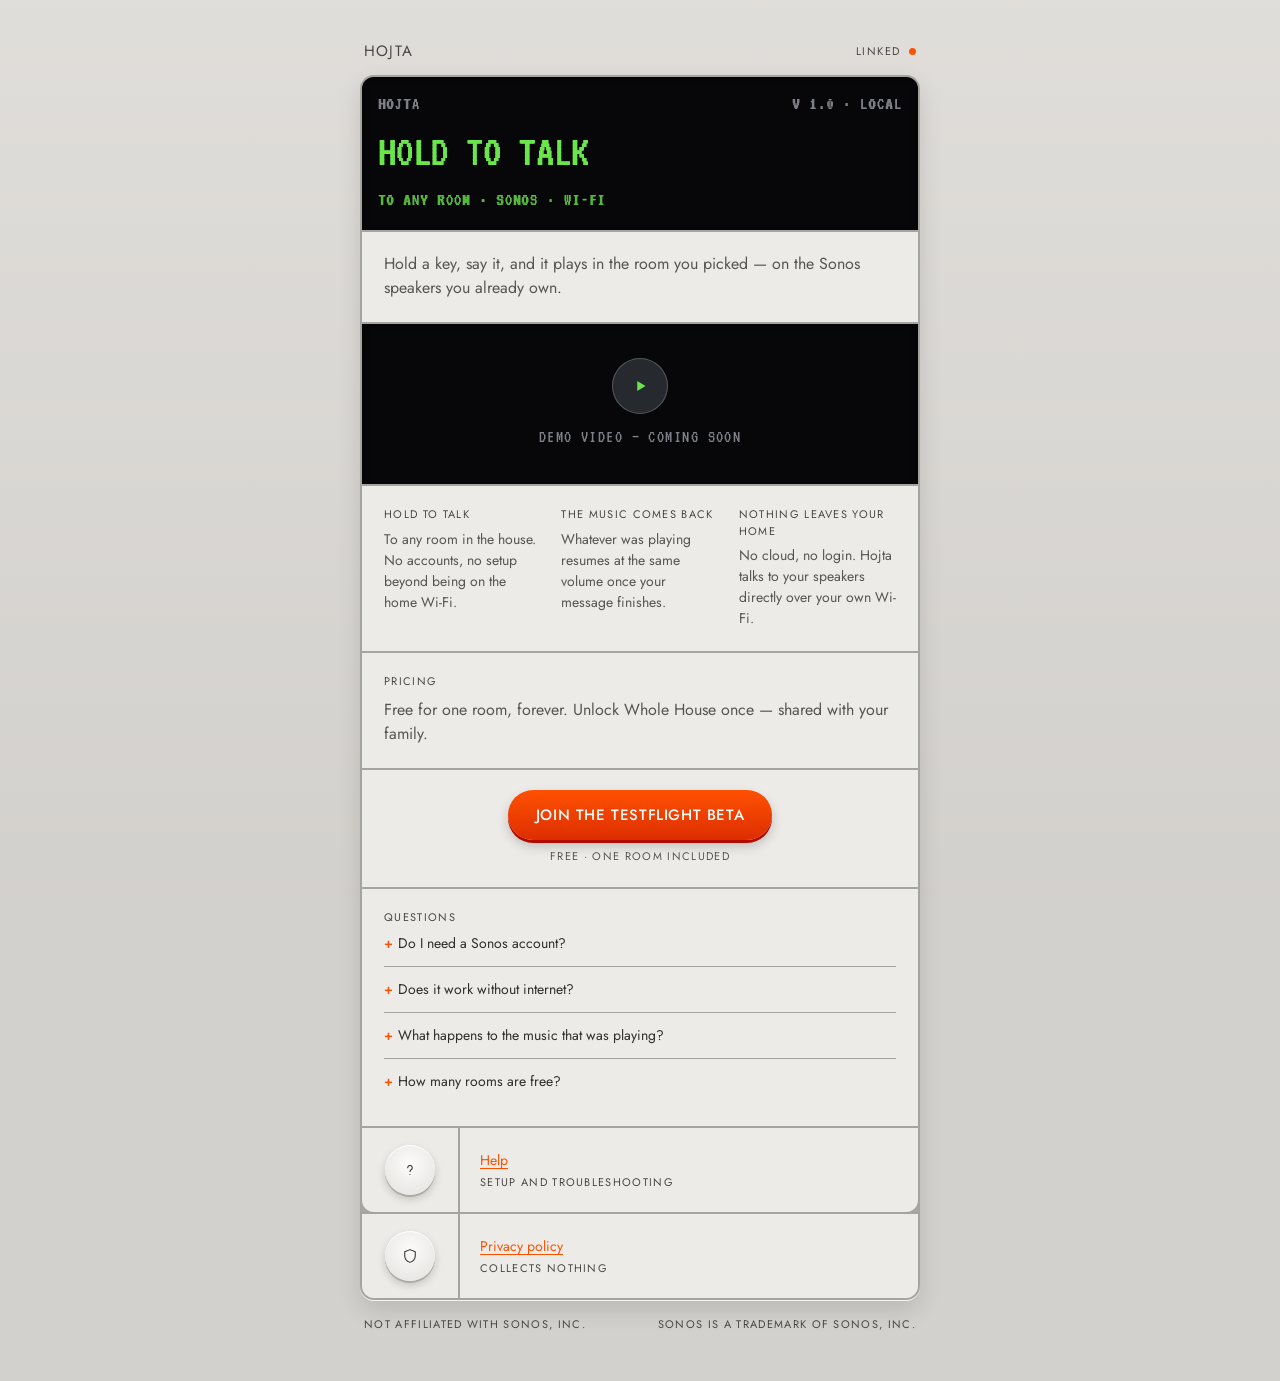
==== index.html @ 43849875 "Add a landing page, move support content to help.html The site was two pages (support at index.html," ====
<!doctype html>
<html lang="en">
<head>
<meta charset="utf-8">
<meta name="viewport" content="width=device-width, initial-scale=1">
<title>Hojta — Hold to talk, anywhere in the house</title>
<meta name="description" content="Hojta is an iPhone intercom for Sonos speakers. Hold a key, say it, and it plays in the room you picked — on the speakers you already own. No account, no cloud.">
<meta name="theme-color" content="#e2e0dc">
<link rel="stylesheet" href="style.css">
</head>
<body>

<header class="head">
  <span>Hojta</span>
  <span class="status">Linked <span class="led" aria-hidden="true"></span></span>
</header>

<main class="panel">
  <section class="lcd" aria-label="Display">
    <div class="row"><span>Hojta</span><span>V 1.0 · Local</span></div>
    <h1>Hold to talk</h1>
    <div class="meta">To any room · Sonos · Wi-Fi</div>
  </section>

  <section class="tile">
    <p class="lead">Hold a key, say it, and it plays in the room you picked — on the Sonos speakers you already own.</p>
  </section>

  <section class="poster" aria-label="Demo video">
    <div class="poster-play" aria-hidden="true">
      <svg viewBox="0 0 24 24"><path d="M9 6.5v11l9-5.5-9-5.5z"/></svg>
    </div>
    <p>Demo video — coming soon</p>
  </section>

  <section class="tile third">
    <div>
      <h2>Hold to talk</h2>
      <p>To any room in the house. No accounts, no setup beyond being on the home Wi-Fi.</p>
    </div>
    <div>
      <h2>The music comes back</h2>
      <p>Whatever was playing resumes at the same volume once your message finishes.</p>
    </div>
    <div>
      <h2>Nothing leaves your home</h2>
      <p>No cloud, no login. Hojta talks to your speakers directly over your own Wi-Fi.</p>
    </div>
  </section>

  <section class="tile">
    <h2>Pricing</h2>
    <p class="lead">Free for one room, forever. Unlock Whole House once — shared with your family.</p>
  </section>

  <section class="tile cta-tile">
    <a class="cta" href="#" aria-label="Join the Hojta TestFlight beta">Join the TestFlight beta</a>
    <p class="label">Free · One room included</p>
  </section>

  <section class="tile">
    <h2>Questions</h2>
    <details>
      <summary>Do I need a Sonos account?</summary>
      <p>No. Hojta finds the speakers on your Wi-Fi directly — there is nothing to sign in to.</p>
    </details>
    <details>
      <summary>Does it work without internet?</summary>
      <p>Yes. Everything happens on your local network, even if the internet is down.</p>
    </details>
    <details>
      <summary>What happens to the music that was playing?</summary>
      <p>It pauses, your message plays once, and it resumes right where it left off.</p>
    </details>
    <details>
      <summary>How many rooms are free?</summary>
      <p>One, forever. The first room you send to becomes your free room. Whole House unlocks every room, once, shared with your family.</p>
    </details>
  </section>

  <div class="keyrow">
    <div class="well">
      <a class="key" href="help.html" aria-label="Help">
        <svg viewBox="0 0 24 24" aria-hidden="true"><path d="M9 9a3 3 0 1 1 4.5 2.6c-.9.5-1.5 1-1.5 2.4M12 18h.01"/></svg>
      </a>
    </div>
    <div class="side">
      <span class="name"><a href="help.html">Help</a></span>
      <span class="label">Setup and troubleshooting</span>
    </div>
  </div>

  <div class="keyrow">
    <div class="well">
      <a class="key" href="privacy.html" aria-label="Privacy policy">
        <svg viewBox="0 0 24 24" aria-hidden="true"><path d="M12 3.5l7 2.8v5.2c0 4.3-3 7.6-7 9-4-1.4-7-4.7-7-9V6.3l7-2.8z"/></svg>
      </a>
    </div>
    <div class="side">
      <span class="name"><a href="privacy.html">Privacy policy</a></span>
      <span class="label">Collects nothing</span>
    </div>
  </div>
</main>

<footer class="foot">
  <span>Not affiliated with Sonos, Inc.</span>
  <span>Sonos is a trademark of Sonos, Inc.</span>
</footer>

</body>
</html>
---- style.css ----
/* Hojta site — the app's front panel, in a browser.
   Values are the app's own (design/sonos-intercom-mvp, Panel.swift). */

@font-face { font-family: "Jost"; font-weight: 300; src: url(fonts/Jost-Light.ttf) format("truetype"); font-display: swap; }
@font-face { font-family: "Jost"; font-weight: 400; src: url(fonts/Jost-Regular.ttf) format("truetype"); font-display: swap; }
@font-face { font-family: "Jost"; font-weight: 500; src: url(fonts/Jost-Medium.ttf) format("truetype"); font-display: swap; }
@font-face { font-family: "VT323"; font-weight: 400; src: url(fonts/VT323-Regular.ttf) format("truetype"); font-display: swap; }

:root {
  --chassis-top: oklch(90% 0.006 80);
  --chassis-bottom: oklch(86% 0.006 80);
  --seam: oklch(72% 0.006 80);
  --tile: oklch(94% 0.005 80);
  --ink: oklch(30% 0.005 80);
  --ink-soft: oklch(40% 0.005 80);
  --ink-muted: oklch(45% 0.005 80);
  --key-top: oklch(99% 0.003 80);
  --key-bottom: oklch(91% 0.004 80);
  --key-edge: oklch(74% 0.005 80);
  --lcd: oklch(13% 0.004 260);
  --lcd-text: oklch(82% 0.22 140);
  --lcd-dim: oklch(60% 0.01 260);
  --orange: oklch(67% 0.22 38);
  --orange-deep: oklch(58% 0.22 38);
  --sans: "Jost", "Helvetica Neue", Arial, sans-serif;
  --mono: "VT323", "Courier New", monospace;
}

* { box-sizing: border-box; }

html { background: var(--chassis-bottom); }

body {
  margin: 0;
  min-height: 100dvh;
  padding: 40px 16px 48px;
  background: linear-gradient(180deg, var(--chassis-top), var(--chassis-bottom)) fixed;
  color: var(--ink);
  font-family: var(--sans);
  font-size: 14px;
  line-height: 1.5;
  font-weight: 400;
  -webkit-font-smoothing: antialiased;
  display: flex;
  flex-direction: column;
  align-items: center;
}

::selection { background: oklch(67% 0.22 38 / 28%); color: var(--ink); }
:focus-visible { outline: 2px solid var(--orange); outline-offset: 3px; border-radius: 4px; }

a { color: var(--orange); text-decoration: underline; text-underline-offset: 3px; text-decoration-thickness: 1px; }
a:hover { color: var(--orange-deep); }

/* Header line above the panel, like the app's "INTERCOM-01 ······ LINKED ●" */
.head {
  width: min(560px, 100%);
  display: flex;
  align-items: center;
  justify-content: space-between;
  padding: 0 4px;
  margin-bottom: 12px;
  font-size: 15px;
  letter-spacing: 0.08em;
  color: var(--ink-soft);
  text-transform: uppercase;
}
.head a { color: inherit; text-decoration: none; }
.head a:hover { color: var(--ink); }
.head .status { display: flex; align-items: center; gap: 8px; font-size: 11px; letter-spacing: 0.14em; }
.led { width: 7px; height: 7px; border-radius: 50%; background: var(--orange); }
@media (prefers-reduced-motion: no-preference) {
  .led { animation: blink 2.4s cubic-bezier(0.2, 0, 0, 1) infinite; }
  @keyframes blink { 0%, 100% { opacity: 1; } 50% { opacity: 0.35; } }
}

/* The chassis: a grid of tiles with 2px seams */
.panel {
  width: min(560px, 100%);
  display: grid;
  grid-template-columns: repeat(4, minmax(0, 1fr));
  gap: 2px;
  padding: 2px;
  border-radius: 14px;
  background: var(--seam);
  box-shadow: 0 1px 0 oklch(97% 0.004 80), 0 10px 24px oklch(0% 0 0 / 12%);
}
.panel > * { grid-column: span 4; min-width: 0; }
.panel > :first-child { border-radius: 12px 12px 0 0; }
.panel > :last-child { border-radius: 0 0 12px 12px; }

.tile {
  background: var(--tile);
  padding: 20px 22px 22px;
}
.tile p { margin: 0; color: var(--ink-muted); }
.tile p + p { margin-top: 8px; }
.tile strong { font-weight: 500; color: var(--ink); }

/* Uppercase tile caption — the app's keyLabel */
.label, .tile h2 {
  margin: 0 0 8px;
  font-size: 11px;
  font-weight: 400;
  letter-spacing: 0.12em;
  text-transform: uppercase;
  color: var(--ink-soft);
}
.big { font-size: 24px; font-weight: 300; line-height: 1.1; color: var(--ink); margin: 0 0 6px; }
.lead { font-size: 16px; color: var(--ink); }

.half { grid-column: span 2; }
@media (max-width: 480px) { .half { grid-column: span 4; } }

/* Display tile — VT323 on near-black */
.lcd {
  background: var(--lcd);
  padding: 14px 16px 16px;
  min-height: 118px;
  display: flex;
  flex-direction: column;
  justify-content: space-between;
  gap: 14px;
  font-family: var(--mono);
  color: var(--lcd-text);
  text-shadow: 0.5px 0 0 currentColor;
  box-shadow: inset 0 2px 6px oklch(0% 0 0 / 60%);
}
.lcd .row { display: flex; justify-content: space-between; gap: 12px; white-space: nowrap; font-size: 18px; letter-spacing: 0.08em; color: var(--lcd-dim); text-transform: uppercase; }
.lcd h1 { margin: 0; font-size: 44px; font-weight: 400; line-height: 0.95; letter-spacing: -0.01em; text-transform: uppercase; text-wrap: balance; }
.lcd .meta { font-size: 18px; letter-spacing: 0.08em; text-transform: uppercase; color: var(--lcd-text); opacity: 0.8; }
@media (max-width: 480px) { .lcd h1 { font-size: 36px; } }

/* Key row: a round key on the left, a label tile filling the rest */
.keyrow { display: grid; grid-template-columns: 96px 1fr; gap: 2px; background: transparent; padding: 0; }
.keyrow > * { background: var(--tile); min-height: 84px; }
.keyrow .well { display: flex; align-items: center; justify-content: center; }
.keyrow .well:first-child { border-radius: 0 0 0 12px; }
.keyrow .side { display: flex; flex-direction: column; justify-content: center; gap: 3px; padding: 0 20px; border-radius: 0 0 12px 0; }
.keyrow .side .label { margin: 0; }
.keyrow .side .name { font-size: 14px; color: var(--ink); }

.key {
  width: 50px; height: 50px; border-radius: 50%;
  display: inline-flex; align-items: center; justify-content: center;
  color: var(--ink);
  background: radial-gradient(circle at 50% 38%, var(--key-top), var(--key-bottom));
  box-shadow: 0 2px 0 var(--key-edge), 0 4px 8px oklch(0% 0 0 / 18%), inset 0 1px 0 oklch(100% 0 0);
  transition: transform 120ms cubic-bezier(0.2, 0, 0, 1), box-shadow 120ms cubic-bezier(0.2, 0, 0, 1);
}
.key svg { width: 18px; height: 18px; fill: none; stroke: currentColor; stroke-width: 1.4; stroke-linecap: round; stroke-linejoin: round; }
a.key:hover, a.key:active { color: var(--ink); transform: translateY(1px); box-shadow: 0 1px 0 var(--key-edge), 0 2px 4px oklch(0% 0 0 / 18%), inset 0 1px 0 oklch(100% 0 0); }
a.key:focus-visible { outline-offset: 4px; border-radius: 50%; }

/* Video slot — dark tile, poster only until a real clip exists */
.poster {
  grid-column: span 4;
  background: var(--lcd);
  min-height: 160px;
  display: flex;
  flex-direction: column;
  align-items: center;
  justify-content: center;
  gap: 10px;
  box-shadow: inset 0 2px 6px oklch(0% 0 0 / 60%);
}
.poster-play {
  width: 56px; height: 56px; border-radius: 50%;
  display: flex; align-items: center; justify-content: center;
  background: oklch(28% 0.01 260);
  box-shadow: inset 0 0 0 1px oklch(45% 0.01 260);
}
.poster-play svg { width: 22px; height: 22px; fill: var(--lcd-text); }
.poster p { margin: 0; font-family: var(--mono); font-size: 18px; letter-spacing: 0.08em; text-transform: uppercase; color: var(--lcd-dim); }

/* Three promise tiles, side by side on wide panels */
.third { display: grid; grid-template-columns: repeat(3, 1fr); gap: 20px; }
.third h2 { margin-bottom: 6px; }
@media (max-width: 480px) { .third { grid-template-columns: 1fr; gap: 16px; } }

/* Download call to action */
.cta-tile { display: flex; flex-direction: column; align-items: center; gap: 8px; text-align: center; }
.cta {
  display: inline-flex; align-items: center; justify-content: center;
  min-width: 220px; padding: 14px 28px; border-radius: 999px;
  background: linear-gradient(180deg, var(--orange), var(--orange-deep));
  color: oklch(99% 0.005 80);
  font-size: 15px; font-weight: 500; letter-spacing: 0.04em; text-transform: uppercase;
  text-decoration: none;
  box-shadow: 0 3px 0 oklch(48% 0.2 38), 0 6px 12px oklch(0% 0 0 / 20%);
  transition: transform 120ms cubic-bezier(0.2, 0, 0, 1), box-shadow 120ms cubic-bezier(0.2, 0, 0, 1);
}
.cta:hover, .cta:active { color: oklch(99% 0.005 80); transform: translateY(2px); box-shadow: 0 1px 0 oklch(48% 0.2 38), 0 3px 6px oklch(0% 0 0 / 20%); }
.cta-tile .label { margin: 0; }

/* FAQ — native <details>, no script needed */
.tile details { border-top: 1px solid var(--seam); padding: 12px 0; }
.tile details:first-of-type { border-top: none; padding-top: 0; }
.tile summary { cursor: pointer; font-size: 14px; color: var(--ink); list-style: none; }
.tile summary::-webkit-details-marker { display: none; }
.tile summary::before { content: "+"; display: inline-block; width: 1em; color: var(--orange); font-weight: 500; }
.tile details[open] summary::before { content: "−"; }
.tile details p { margin-top: 8px; }

.foot {
  width: min(560px, 100%);
  margin-top: 16px;
  padding: 0 4px;
  font-size: 11px;
  letter-spacing: 0.12em;
  text-transform: uppercase;
  color: var(--ink-soft);
  display: flex;
  justify-content: space-between;
  gap: 12px;
  flex-wrap: wrap;
}
.foot a { color: inherit; }
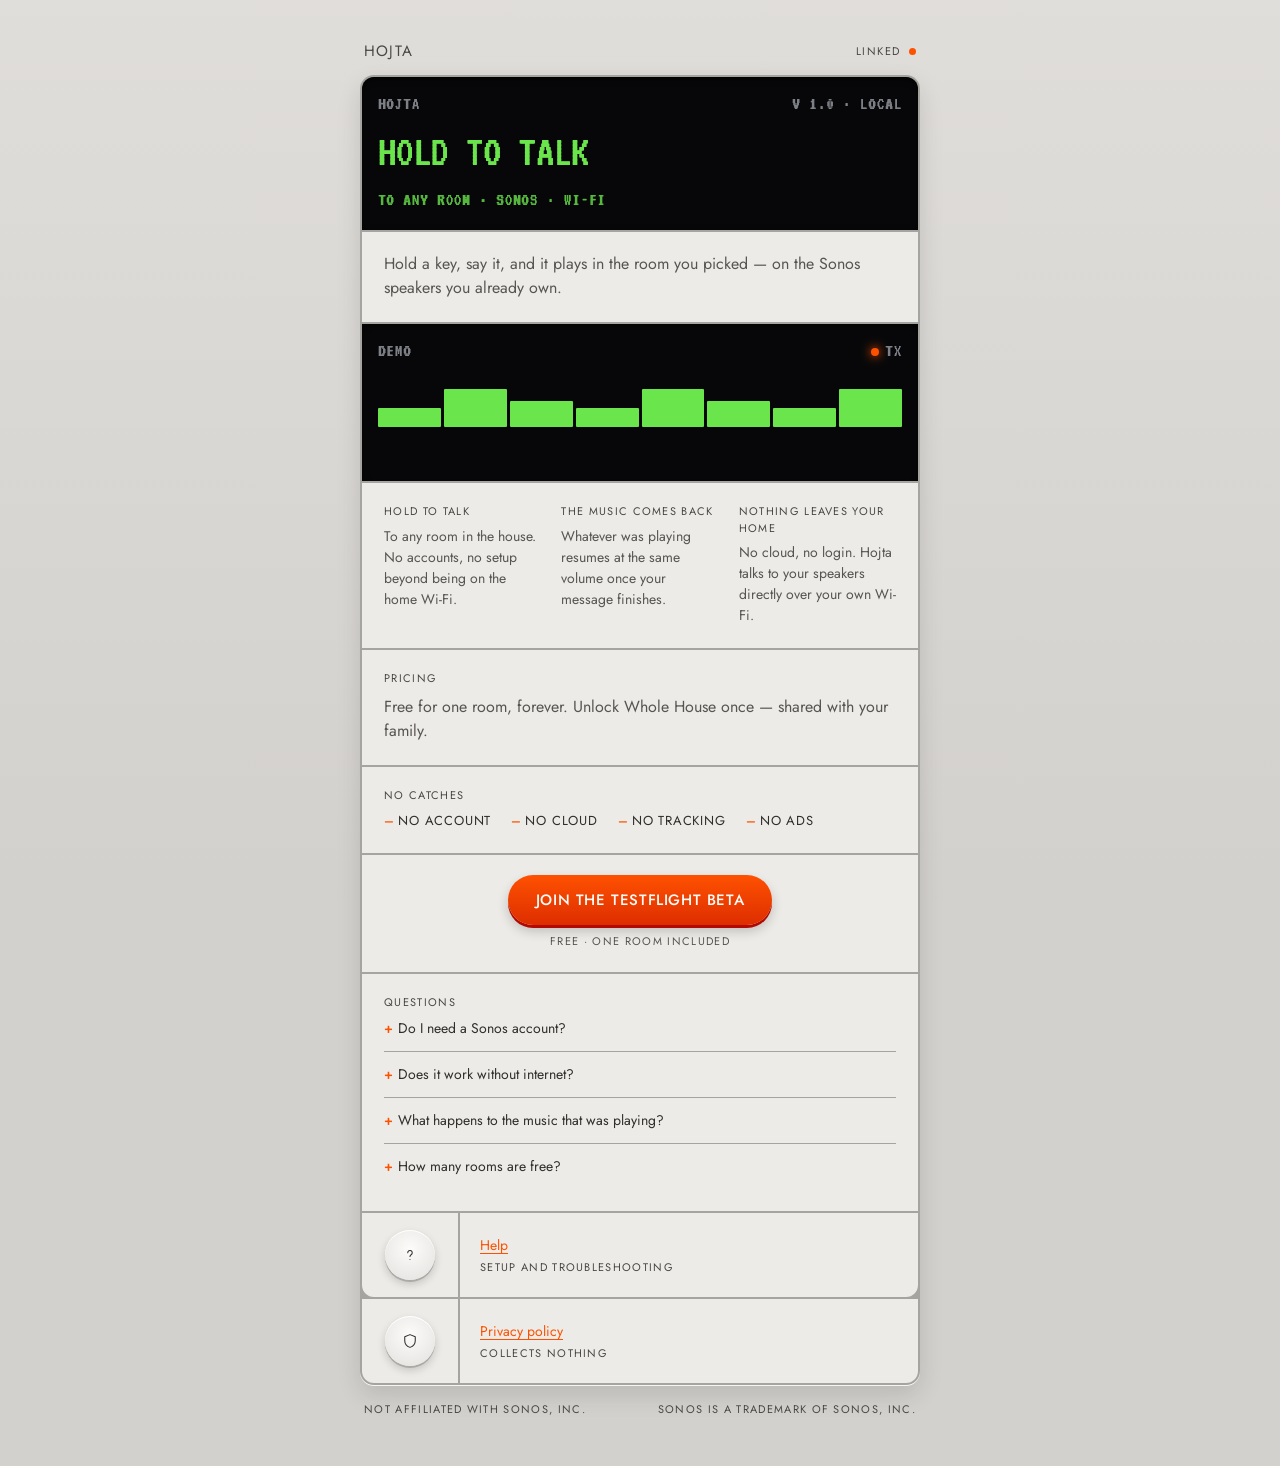
==== commit 3b183540: "Replace the video placeholder with a live CSS demo, add a trust row Informed by ia.net/writer (a her" ====
--- a/index.html
+++ b/index.html
@@ -26,11 +26,23 @@
     <p class="lead">Hold a key, say it, and it plays in the room you picked — on the Sonos speakers you already own.</p>
   </section>
 
-  <section class="poster" aria-label="Demo video">
-    <div class="poster-play" aria-hidden="true">
-      <svg viewBox="0 0 24 24"><path d="M9 6.5v11l9-5.5-9-5.5z"/></svg>
+  <section class="lcd demo" aria-label="How Hojta works" aria-hidden="true">
+    <div class="row">
+      <span>Demo</span>
+      <span class="demo-tx"><span class="demo-led"></span>TX</span>
     </div>
-    <p>Demo video — coming soon</p>
+    <div class="demo-stage">
+      <span class="demo-idle">Hold to talk</span>
+      <div class="demo-meter">
+        <span></span><span></span><span></span><span></span>
+        <span></span><span></span><span></span><span></span>
+      </div>
+    </div>
+    <div class="demo-meta">
+      <span class="demo-meta-idle">To any room · Sonos · Wi-Fi</span>
+      <span class="demo-meta-active">Recording · Kitchen</span>
+      <span class="demo-meta-sent">Sent · Kitchen</span>
+    </div>
   </section>
 
   <section class="tile third">
@@ -51,6 +63,16 @@
   <section class="tile">
     <h2>Pricing</h2>
     <p class="lead">Free for one room, forever. Unlock Whole House once — shared with your family.</p>
+  </section>
+
+  <section class="tile">
+    <h2>No catches</h2>
+    <ul class="trust-list">
+      <li>No account</li>
+      <li>No cloud</li>
+      <li>No tracking</li>
+      <li>No ads</li>
+    </ul>
   </section>
 
   <section class="tile cta-tile">
--- a/style.css
+++ b/style.css
@@ -152,31 +152,123 @@
 a.key:hover, a.key:active { color: var(--ink); transform: translateY(1px); box-shadow: 0 1px 0 var(--key-edge), 0 2px 4px oklch(0% 0 0 / 18%), inset 0 1px 0 oklch(100% 0 0); }
 a.key:focus-visible { outline-offset: 4px; border-radius: 50%; }
 
-/* Video slot — dark tile, poster only until a real clip exists */
-.poster {
-  grid-column: span 4;
-  background: var(--lcd);
-  min-height: 160px;
-  display: flex;
-  flex-direction: column;
+/* Live demo — a second display, showing the send interaction instead of a video.
+   Default state (no animation) is the "recording" frame, so reduced-motion and
+   slow-loading visitors still see something informative rather than a blank idle tile. */
+.demo-tx { display: inline-flex; align-items: center; gap: 6px; }
+.demo-led {
+  width: 8px; height: 8px; border-radius: 50%;
+  background: var(--orange);
+  box-shadow: 0 0 8px 2px oklch(67% 0.22 38 / 55%);
+}
+
+.demo-stage { position: relative; height: 52px; }
+.demo-idle,
+.demo-meter {
+  position: absolute;
+  inset: 0;
+  display: flex;
   align-items: center;
-  justify-content: center;
-  gap: 10px;
-  box-shadow: inset 0 2px 6px oklch(0% 0 0 / 60%);
-}
-.poster-play {
-  width: 56px; height: 56px; border-radius: 50%;
-  display: flex; align-items: center; justify-content: center;
-  background: oklch(28% 0.01 260);
-  box-shadow: inset 0 0 0 1px oklch(45% 0.01 260);
-}
-.poster-play svg { width: 22px; height: 22px; fill: var(--lcd-text); }
-.poster p { margin: 0; font-family: var(--mono); font-size: 18px; letter-spacing: 0.08em; text-transform: uppercase; color: var(--lcd-dim); }
+}
+.demo-idle {
+  opacity: 0;
+  margin: 0;
+  font-size: 36px;
+  font-weight: 400;
+  line-height: 1;
+  letter-spacing: -0.01em;
+  text-transform: uppercase;
+}
+.demo-meter { align-items: flex-end; gap: 3px; padding-bottom: 4px; opacity: 1; }
+.demo-meter span { flex: 1; min-width: 0; background: var(--lcd-text); border-radius: 1px; height: 55%; }
+.demo-meter span:nth-child(3n+1) { height: 40%; }
+.demo-meter span:nth-child(3n+2) { height: 80%; }
+@media (max-width: 480px) { .demo-idle { font-size: 30px; } }
+
+.demo-meta { position: relative; height: 20px; font-size: 18px; letter-spacing: 0.08em; text-transform: uppercase; }
+.demo-meta span { position: absolute; inset: 0; opacity: 0; }
+.demo-meta-active { opacity: 0.8; color: var(--orange); }
+
+@media (prefers-reduced-motion: no-preference) {
+  .demo-led { animation: demoTx 7s ease-in-out infinite; }
+  .demo-idle { animation: demoIdle 7s ease-in-out infinite; }
+  .demo-meter { animation: demoMeterGate 7s ease-in-out infinite; }
+  .demo-meter span { animation: demoLevel 1.1s ease-in-out infinite; }
+  .demo-meter span:nth-child(1) { animation-delay: -0.00s; }
+  .demo-meter span:nth-child(2) { animation-delay: -0.13s; }
+  .demo-meter span:nth-child(3) { animation-delay: -0.26s; }
+  .demo-meter span:nth-child(4) { animation-delay: -0.39s; }
+  .demo-meter span:nth-child(5) { animation-delay: -0.52s; }
+  .demo-meter span:nth-child(6) { animation-delay: -0.65s; }
+  .demo-meter span:nth-child(7) { animation-delay: -0.78s; }
+  .demo-meter span:nth-child(8) { animation-delay: -0.91s; }
+  .demo-meta-idle { animation: demoMetaIdle 7s ease-in-out infinite; }
+  .demo-meta-active { animation: demoMetaActive 7s ease-in-out infinite; }
+  .demo-meta-sent { animation: demoMetaSent 7s ease-in-out infinite; }
+}
+
+@keyframes demoTx {
+  0%, 20% { background: oklch(38% 0.09 38); box-shadow: none; }
+  25%, 88% { background: var(--orange); box-shadow: 0 0 8px 2px oklch(67% 0.22 38 / 55%); }
+  92%, 100% { background: oklch(38% 0.09 38); box-shadow: none; }
+}
+@keyframes demoIdle {
+  0%, 16% { opacity: 1; }
+  22%, 90% { opacity: 0; }
+  100% { opacity: 1; }
+}
+@keyframes demoMeterGate {
+  0%, 20% { opacity: 0; }
+  26%, 70% { opacity: 1; }
+  76%, 100% { opacity: 0; }
+}
+@keyframes demoLevel {
+  0%, 100% { height: 18%; }
+  50% { height: 85%; }
+}
+@keyframes demoMetaIdle {
+  0%, 16% { opacity: 0.8; }
+  22%, 90% { opacity: 0; }
+  100% { opacity: 0.8; }
+}
+@keyframes demoMetaActive {
+  0%, 20% { opacity: 0; }
+  26%, 70% { opacity: 0.8; }
+  76%, 100% { opacity: 0; }
+}
+@keyframes demoMetaSent {
+  0%, 73% { opacity: 0; }
+  78%, 88% { opacity: 0.8; }
+  93%, 100% { opacity: 0; }
+}
 
 /* Three promise tiles, side by side on wide panels */
 .third { display: grid; grid-template-columns: repeat(3, 1fr); gap: 20px; }
 .third h2 { margin-bottom: 6px; }
 @media (max-width: 480px) { .third { grid-template-columns: 1fr; gap: 16px; } }
+
+/* Trust list — a terse "we promise" row instead of a paragraph */
+.trust-list {
+  display: flex;
+  flex-wrap: wrap;
+  gap: 6px 20px;
+  margin: 0;
+  padding: 0;
+  list-style: none;
+}
+.trust-list li {
+  font-size: 13px;
+  letter-spacing: 0.06em;
+  text-transform: uppercase;
+  color: var(--ink);
+}
+.trust-list li::before {
+  content: "–";
+  display: inline-block;
+  width: 1.1em;
+  color: var(--orange);
+  font-weight: 500;
+}
 
 /* Download call to action */
 .cta-tile { display: flex; flex-direction: column; align-items: center; gap: 8px; text-align: center; }
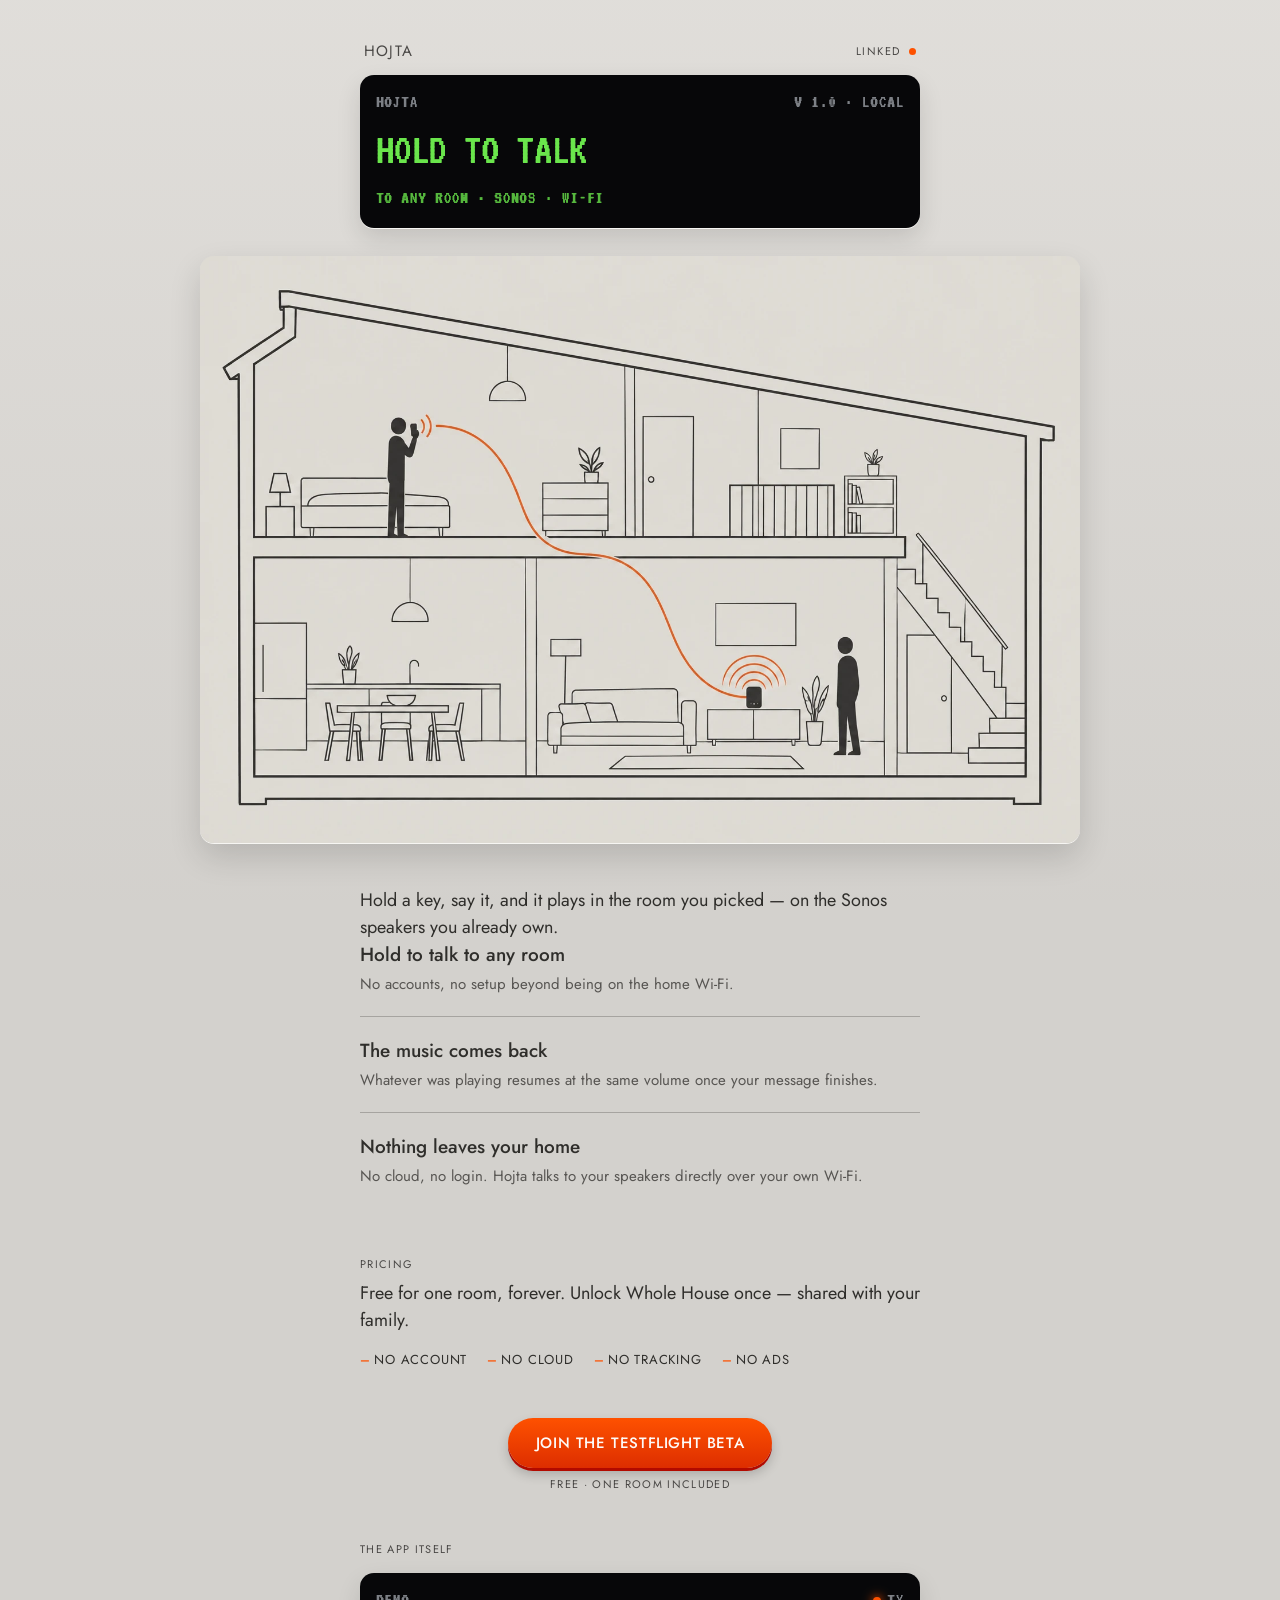
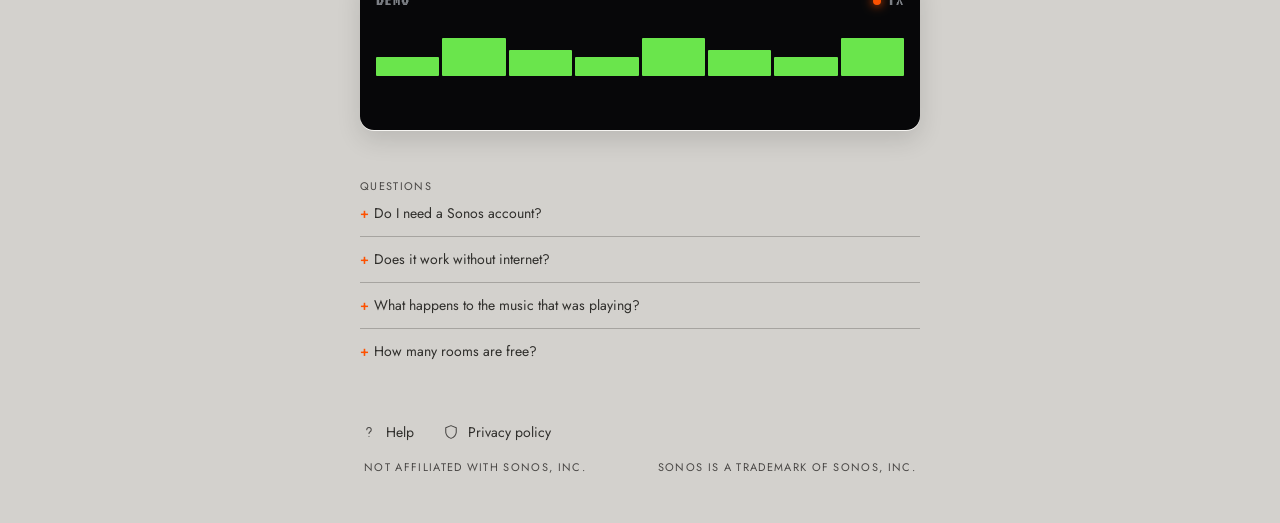
==== commit 8887651c: "Open up the landing page and add a real hero illustration David's feedback: the page mirrored the ap" ====
--- a/index.html
+++ b/index.html
@@ -15,73 +15,76 @@
   <span class="status">Linked <span class="led" aria-hidden="true"></span></span>
 </header>
 
-<main class="panel">
-  <section class="lcd" aria-label="Display">
-    <div class="row"><span>Hojta</span><span>V 1.0 · Local</span></div>
-    <h1>Hold to talk</h1>
-    <div class="meta">To any room · Sonos · Wi-Fi</div>
-  </section>
+<section class="lcd masthead" aria-label="Display">
+  <div class="row"><span>Hojta</span><span>V 1.0 · Local</span></div>
+  <h1>Hold to talk</h1>
+  <div class="meta">To any room · Sonos · Wi-Fi</div>
+</section>
 
-  <section class="tile">
-    <p class="lead">Hold a key, say it, and it plays in the room you picked — on the Sonos speakers you already own.</p>
-  </section>
+<img
+  class="hero-image"
+  src="images/hero-house.webp"
+  width="1536" height="1024"
+  alt="A cutaway of a house: someone speaks into their phone in the bedroom upstairs, and a line traces the message down to a speaker in the living room below, where it plays out loud — never leaving the house.">
 
-  <section class="lcd demo" aria-label="How Hojta works" aria-hidden="true">
-    <div class="row">
-      <span>Demo</span>
-      <span class="demo-tx"><span class="demo-led"></span>TX</span>
-    </div>
-    <div class="demo-stage">
-      <span class="demo-idle">Hold to talk</span>
-      <div class="demo-meter">
-        <span></span><span></span><span></span><span></span>
-        <span></span><span></span><span></span><span></span>
-      </div>
-    </div>
-    <div class="demo-meta">
-      <span class="demo-meta-idle">To any room · Sonos · Wi-Fi</span>
-      <span class="demo-meta-active">Recording · Kitchen</span>
-      <span class="demo-meta-sent">Sent · Kitchen</span>
-    </div>
-  </section>
+<main class="flow">
+  <p class="lead">Hold a key, say it, and it plays in the room you picked — on the Sonos speakers you already own.</p>
 
-  <section class="tile third">
-    <div>
-      <h2>Hold to talk</h2>
-      <p>To any room in the house. No accounts, no setup beyond being on the home Wi-Fi.</p>
-    </div>
-    <div>
+  <ul class="promises">
+    <li>
+      <h2>Hold to talk to any room</h2>
+      <p>No accounts, no setup beyond being on the home Wi-Fi.</p>
+    </li>
+    <li>
       <h2>The music comes back</h2>
       <p>Whatever was playing resumes at the same volume once your message finishes.</p>
-    </div>
-    <div>
+    </li>
+    <li>
       <h2>Nothing leaves your home</h2>
       <p>No cloud, no login. Hojta talks to your speakers directly over your own Wi-Fi.</p>
-    </div>
-  </section>
+    </li>
+  </ul>
 
-  <section class="tile">
-    <h2>Pricing</h2>
+  <div class="pricing">
+    <p class="label">Pricing</p>
     <p class="lead">Free for one room, forever. Unlock Whole House once — shared with your family.</p>
-  </section>
-
-  <section class="tile">
-    <h2>No catches</h2>
     <ul class="trust-list">
       <li>No account</li>
       <li>No cloud</li>
       <li>No tracking</li>
       <li>No ads</li>
     </ul>
-  </section>
+  </div>
 
-  <section class="tile cta-tile">
+  <div class="cta-block">
     <a class="cta" href="#" aria-label="Join the Hojta TestFlight beta">Join the TestFlight beta</a>
     <p class="label">Free · One room included</p>
-  </section>
+  </div>
 
-  <section class="tile">
-    <h2>Questions</h2>
+  <div class="app-demo">
+    <p class="label">The app itself</p>
+    <section class="lcd demo" aria-label="How Hojta works" aria-hidden="true">
+      <div class="row">
+        <span>Demo</span>
+        <span class="demo-tx"><span class="demo-led"></span>TX</span>
+      </div>
+      <div class="demo-stage">
+        <span class="demo-idle">Hold to talk</span>
+        <div class="demo-meter">
+          <span></span><span></span><span></span><span></span>
+          <span></span><span></span><span></span><span></span>
+        </div>
+      </div>
+      <div class="demo-meta">
+        <span class="demo-meta-idle">To any room · Sonos · Wi-Fi</span>
+        <span class="demo-meta-active">Recording · Kitchen</span>
+        <span class="demo-meta-sent">Sent · Kitchen</span>
+      </div>
+    </section>
+  </div>
+
+  <div class="faq">
+    <p class="label">Questions</p>
     <details>
       <summary>Do I need a Sonos account?</summary>
       <p>No. Hojta finds the speakers on your Wi-Fi directly — there is nothing to sign in to.</p>
@@ -98,31 +101,18 @@
       <summary>How many rooms are free?</summary>
       <p>One, forever. The first room you send to becomes your free room. Whole House unlocks every room, once, shared with your family.</p>
     </details>
-  </section>
-
-  <div class="keyrow">
-    <div class="well">
-      <a class="key" href="help.html" aria-label="Help">
-        <svg viewBox="0 0 24 24" aria-hidden="true"><path d="M9 9a3 3 0 1 1 4.5 2.6c-.9.5-1.5 1-1.5 2.4M12 18h.01"/></svg>
-      </a>
-    </div>
-    <div class="side">
-      <span class="name"><a href="help.html">Help</a></span>
-      <span class="label">Setup and troubleshooting</span>
-    </div>
   </div>
 
-  <div class="keyrow">
-    <div class="well">
-      <a class="key" href="privacy.html" aria-label="Privacy policy">
-        <svg viewBox="0 0 24 24" aria-hidden="true"><path d="M12 3.5l7 2.8v5.2c0 4.3-3 7.6-7 9-4-1.4-7-4.7-7-9V6.3l7-2.8z"/></svg>
-      </a>
-    </div>
-    <div class="side">
-      <span class="name"><a href="privacy.html">Privacy policy</a></span>
-      <span class="label">Collects nothing</span>
-    </div>
-  </div>
+  <nav class="links" aria-label="More">
+    <a href="help.html">
+      <svg viewBox="0 0 24 24" aria-hidden="true"><path d="M9 9a3 3 0 1 1 4.5 2.6c-.9.5-1.5 1-1.5 2.4M12 18h.01"/></svg>
+      Help
+    </a>
+    <a href="privacy.html">
+      <svg viewBox="0 0 24 24" aria-hidden="true"><path d="M12 3.5l7 2.8v5.2c0 4.3-3 7.6-7 9-4-1.4-7-4.7-7-9V6.3l7-2.8z"/></svg>
+      Privacy policy
+    </a>
+  </nav>
 </main>
 
 <footer class="foot">
--- a/style.css
+++ b/style.css
@@ -107,7 +107,7 @@
   color: var(--ink-soft);
 }
 .big { font-size: 24px; font-weight: 300; line-height: 1.1; color: var(--ink); margin: 0 0 6px; }
-.lead { font-size: 16px; color: var(--ink); }
+.lead { font-size: 18px; line-height: 1.5; color: var(--ink); margin: 0; }
 
 .half { grid-column: span 2; }
 @media (max-width: 480px) { .half { grid-column: span 4; } }
@@ -130,6 +130,51 @@
 .lcd h1 { margin: 0; font-size: 44px; font-weight: 400; line-height: 0.95; letter-spacing: -0.01em; text-transform: uppercase; text-wrap: balance; }
 .lcd .meta { font-size: 18px; letter-spacing: 0.08em; text-transform: uppercase; color: var(--lcd-text); opacity: 0.8; }
 @media (max-width: 480px) { .lcd h1 { font-size: 36px; } }
+
+/* Standalone display cards (outside the help/privacy panel grid): the hero
+   masthead and the secondary app demo both round and shadow on their own. */
+.masthead,
+.demo {
+  border-radius: 14px;
+  box-shadow: 0 1px 0 oklch(97% 0.004 80), 0 10px 24px oklch(0% 0 0 / 12%);
+}
+.masthead { width: min(560px, 100%); margin: 0 auto; }
+
+/* The hero illustration — wider than the text column, like a photograph, not a tile */
+.hero-image {
+  display: block;
+  width: min(880px, 94vw);
+  height: auto;
+  margin: 28px auto 0;
+  border-radius: 14px;
+  box-shadow: 0 1px 0 oklch(97% 0.004 80), 0 14px 32px oklch(0% 0 0 / 14%);
+}
+
+/* The open, spacious body — no more seams. Panel styling survives only as
+   accents: the masthead and demo displays, the CTA pill, the FAQ marker. */
+.flow {
+  width: min(560px, 100%);
+  margin: 44px auto 0;
+  display: flex;
+  flex-direction: column;
+}
+.flow > * + * { margin-top: 48px; }
+
+.promises { list-style: none; margin: 0; padding: 0; }
+.promises li { padding: 20px 0; border-top: 1px solid var(--seam); }
+.promises li:first-child { padding-top: 0; border-top: none; }
+.promises h2 { margin: 0 0 4px; font-size: 19px; font-weight: 500; letter-spacing: 0; text-transform: none; color: var(--ink); }
+.promises p { margin: 0; font-size: 15px; color: var(--ink-muted); }
+
+.pricing .trust-list { margin-top: 16px; }
+
+.app-demo .demo { margin-top: 16px; }
+
+.links { display: flex; flex-wrap: wrap; gap: 12px 28px; }
+.links a { display: inline-flex; align-items: center; gap: 8px; color: var(--ink); text-decoration: none; font-size: 14px; }
+.links a:hover { color: var(--orange); }
+.links svg { width: 18px; height: 18px; fill: none; stroke: var(--ink-soft); stroke-width: 1.4; stroke-linecap: round; stroke-linejoin: round; }
+.links a:hover svg { stroke: var(--orange); }
 
 /* Key row: a round key on the left, a label tile filling the rest */
 .keyrow { display: grid; grid-template-columns: 96px 1fr; gap: 2px; background: transparent; padding: 0; }
@@ -242,11 +287,6 @@
   93%, 100% { opacity: 0; }
 }
 
-/* Three promise tiles, side by side on wide panels */
-.third { display: grid; grid-template-columns: repeat(3, 1fr); gap: 20px; }
-.third h2 { margin-bottom: 6px; }
-@media (max-width: 480px) { .third { grid-template-columns: 1fr; gap: 16px; } }
-
 /* Trust list — a terse "we promise" row instead of a paragraph */
 .trust-list {
   display: flex;
@@ -271,7 +311,7 @@
 }
 
 /* Download call to action */
-.cta-tile { display: flex; flex-direction: column; align-items: center; gap: 8px; text-align: center; }
+.cta-block { display: flex; flex-direction: column; align-items: center; gap: 8px; text-align: center; }
 .cta {
   display: inline-flex; align-items: center; justify-content: center;
   min-width: 220px; padding: 14px 28px; border-radius: 999px;
@@ -283,16 +323,16 @@
   transition: transform 120ms cubic-bezier(0.2, 0, 0, 1), box-shadow 120ms cubic-bezier(0.2, 0, 0, 1);
 }
 .cta:hover, .cta:active { color: oklch(99% 0.005 80); transform: translateY(2px); box-shadow: 0 1px 0 oklch(48% 0.2 38), 0 3px 6px oklch(0% 0 0 / 20%); }
-.cta-tile .label { margin: 0; }
+.cta-block .label { margin: 0; }
 
 /* FAQ — native <details>, no script needed */
-.tile details { border-top: 1px solid var(--seam); padding: 12px 0; }
-.tile details:first-of-type { border-top: none; padding-top: 0; }
-.tile summary { cursor: pointer; font-size: 14px; color: var(--ink); list-style: none; }
-.tile summary::-webkit-details-marker { display: none; }
-.tile summary::before { content: "+"; display: inline-block; width: 1em; color: var(--orange); font-weight: 500; }
-.tile details[open] summary::before { content: "−"; }
-.tile details p { margin-top: 8px; }
+details { border-top: 1px solid var(--seam); padding: 12px 0; }
+details:first-of-type { border-top: none; padding-top: 0; }
+summary { cursor: pointer; font-size: 14px; color: var(--ink); list-style: none; }
+summary::-webkit-details-marker { display: none; }
+summary::before { content: "+"; display: inline-block; width: 1em; color: var(--orange); font-weight: 500; }
+details[open] summary::before { content: "−"; }
+details p { margin-top: 8px; }
 
 .foot {
   width: min(560px, 100%);
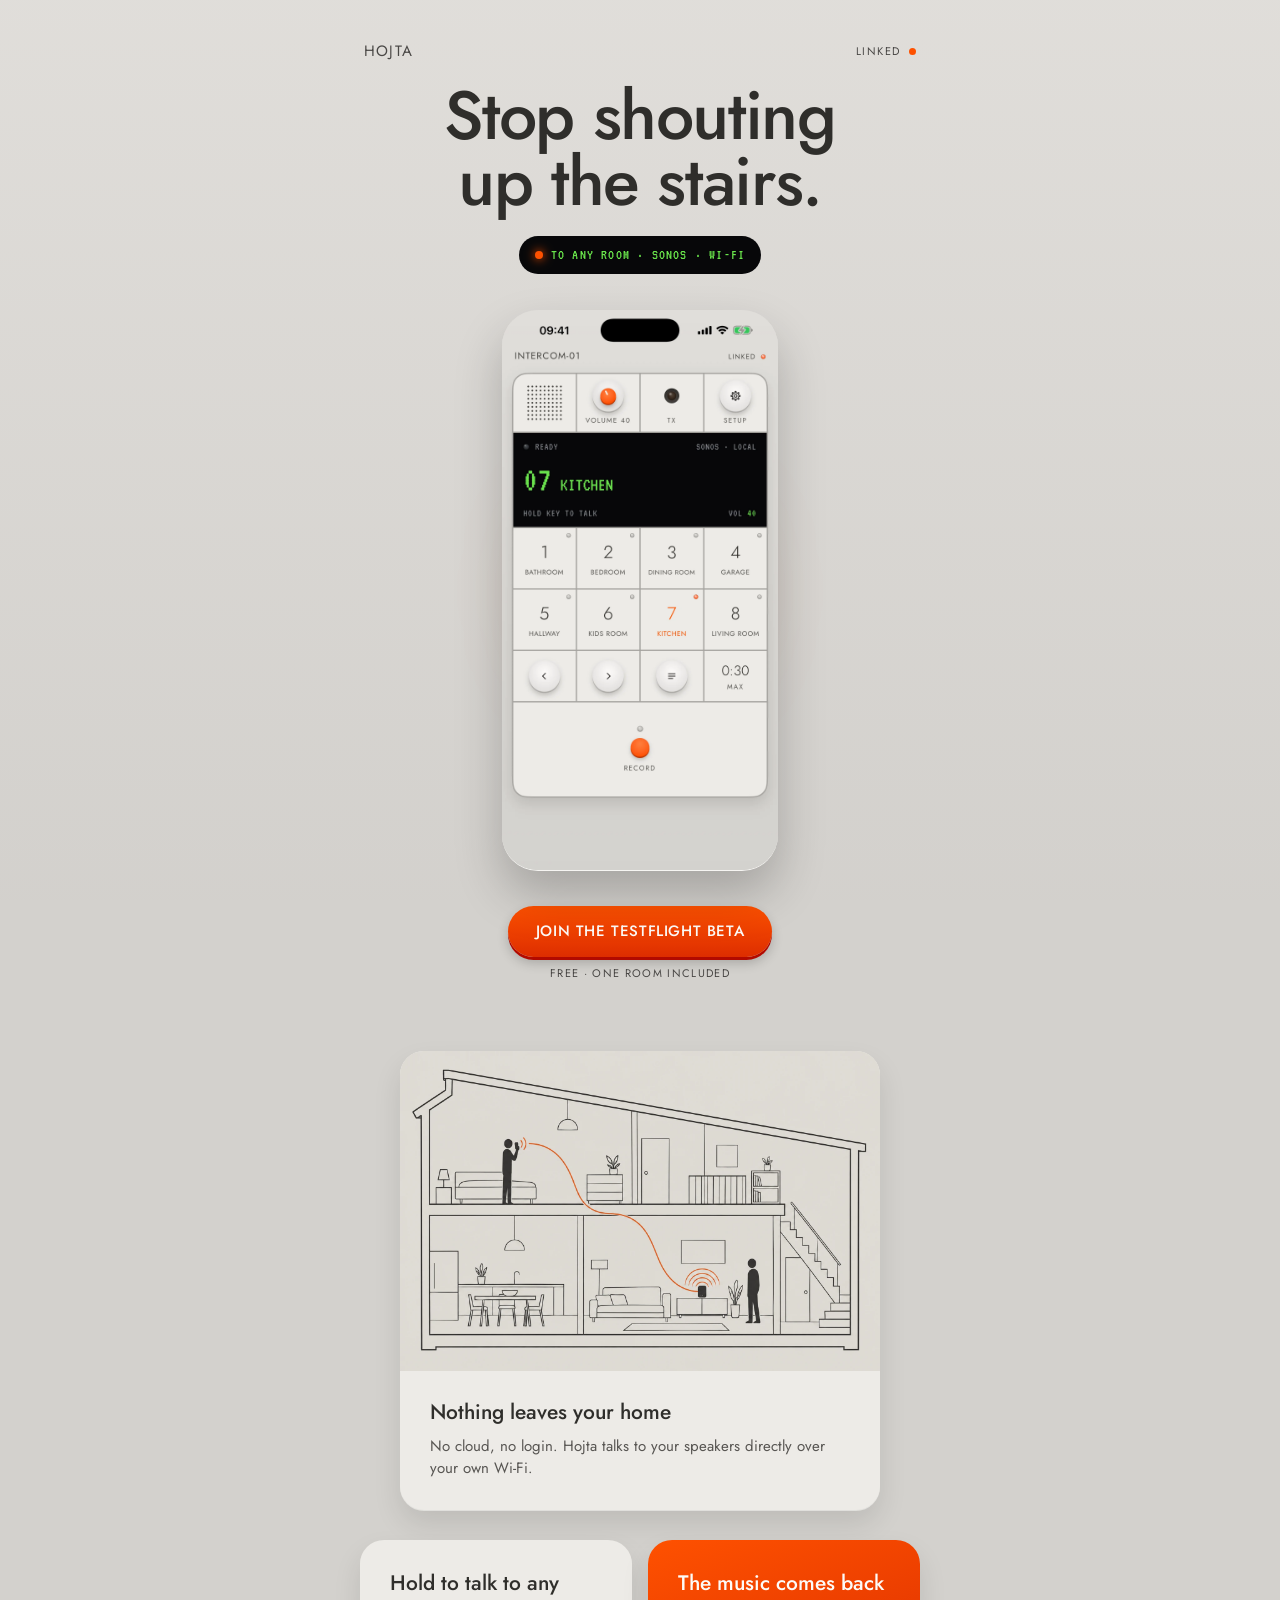
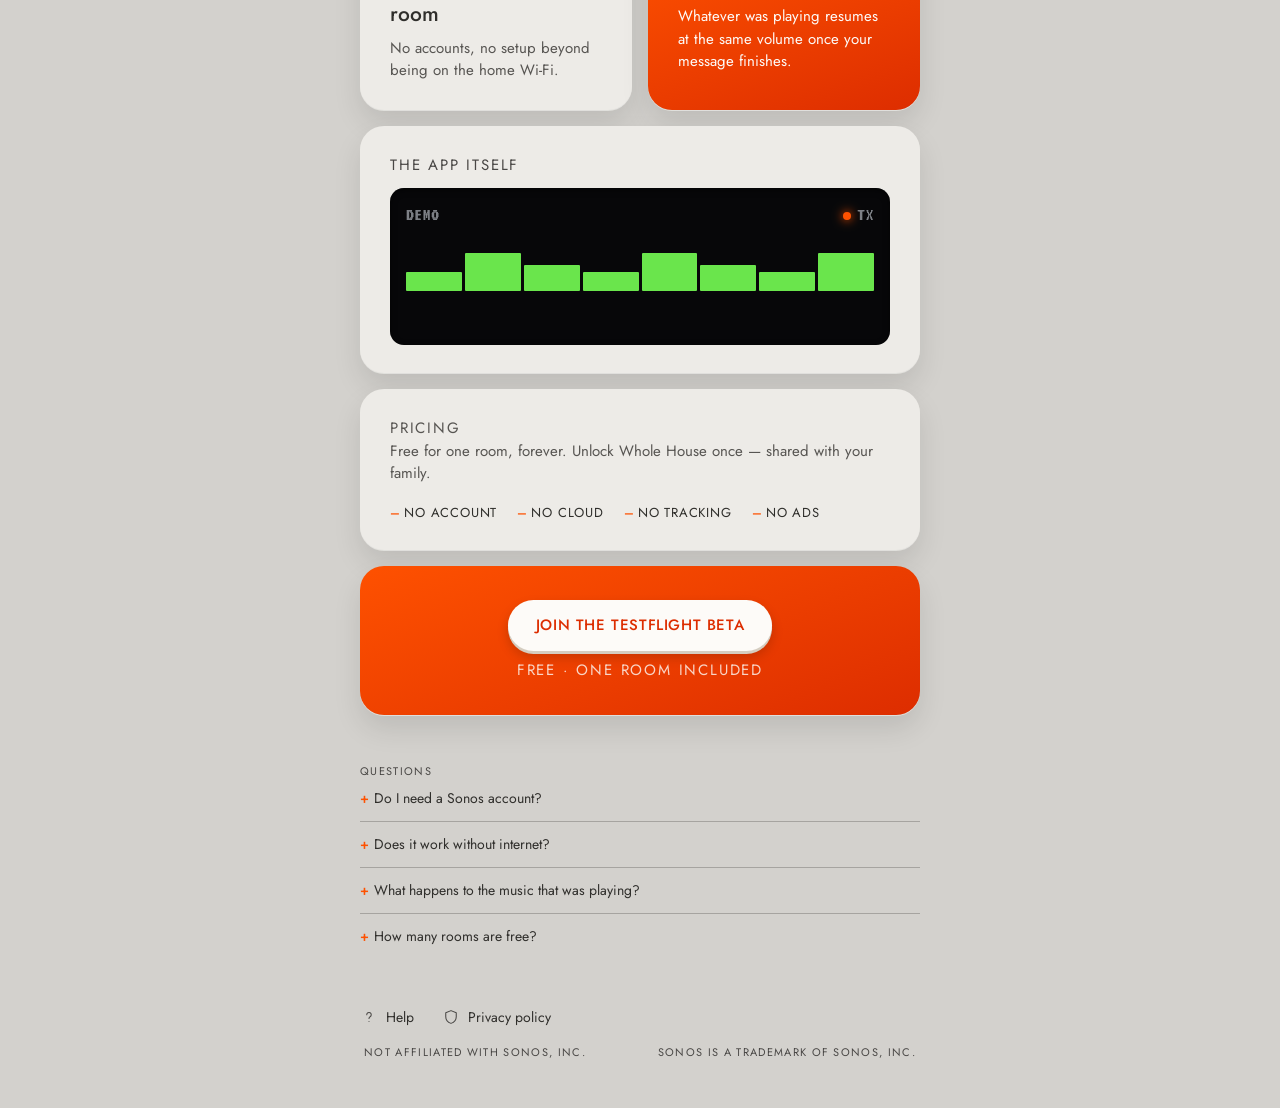
==== commit ff82ff1d: "Go bolder: real phone mockup hero, bento grid, huge headline David's feedback, with ugly.cash / az-b" ====
--- a/index.html
+++ b/index.html
@@ -15,72 +15,83 @@
   <span class="status">Linked <span class="led" aria-hidden="true"></span></span>
 </header>
 
-<section class="lcd masthead" aria-label="Display">
-  <div class="row"><span>Hojta</span><span>V 1.0 · Local</span></div>
-  <h1>Hold to talk</h1>
-  <div class="meta">To any room · Sonos · Wi-Fi</div>
-</section>
+<section class="hero">
+  <h1 class="hero-headline">Stop shouting<br>up the stairs.</h1>
+  <p class="hero-chip"><span class="demo-led" aria-hidden="true"></span>To any room · Sonos · Wi-Fi</p>
 
-<img
-  class="hero-image"
-  src="images/hero-house.webp"
-  width="1536" height="1024"
-  alt="A cutaway of a house: someone speaks into their phone in the bedroom upstairs, and a line traces the message down to a speaker in the living room below, where it plays out loud — never leaving the house.">
-
-<main class="flow">
-  <p class="lead">Hold a key, say it, and it plays in the room you picked — on the Sonos speakers you already own.</p>
-
-  <ul class="promises">
-    <li>
-      <h2>Hold to talk to any room</h2>
-      <p>No accounts, no setup beyond being on the home Wi-Fi.</p>
-    </li>
-    <li>
-      <h2>The music comes back</h2>
-      <p>Whatever was playing resumes at the same volume once your message finishes.</p>
-    </li>
-    <li>
-      <h2>Nothing leaves your home</h2>
-      <p>No cloud, no login. Hojta talks to your speakers directly over your own Wi-Fi.</p>
-    </li>
-  </ul>
-
-  <div class="pricing">
-    <p class="label">Pricing</p>
-    <p class="lead">Free for one room, forever. Unlock Whole House once — shared with your family.</p>
-    <ul class="trust-list">
-      <li>No account</li>
-      <li>No cloud</li>
-      <li>No tracking</li>
-      <li>No ads</li>
-    </ul>
+  <div class="hero-phone">
+    <img
+      src="images/hero-phone.webp"
+      width="1320" height="2680"
+      alt="The Hojta app: a room grid with Kitchen selected and highlighted in orange, a display reading &quot;07 KITCHEN, HOLD KEY TO TALK&quot;, and a record key below.">
   </div>
 
   <div class="cta-block">
     <a class="cta" href="#" aria-label="Join the Hojta TestFlight beta">Join the TestFlight beta</a>
     <p class="label">Free · One room included</p>
   </div>
+</section>
 
-  <div class="app-demo">
-    <p class="label">The app itself</p>
-    <section class="lcd demo" aria-label="How Hojta works" aria-hidden="true">
-      <div class="row">
-        <span>Demo</span>
-        <span class="demo-tx"><span class="demo-led"></span>TX</span>
-      </div>
-      <div class="demo-stage">
-        <span class="demo-idle">Hold to talk</span>
-        <div class="demo-meter">
-          <span></span><span></span><span></span><span></span>
-          <span></span><span></span><span></span><span></span>
+<main class="flow">
+  <div class="bento">
+    <figure class="bento-cell bento-illustration">
+      <img
+        src="images/hero-house.webp"
+        width="1536" height="1024"
+        alt="A cutaway of a house: someone speaks into their phone in the bedroom upstairs, and a line traces the message down to a speaker in the living room below, where it plays out loud — never leaving the house.">
+      <figcaption>
+        <h2>Nothing leaves your home</h2>
+        <p>No cloud, no login. Hojta talks to your speakers directly over your own Wi-Fi.</p>
+      </figcaption>
+    </figure>
+
+    <div class="bento-cell bento-cream">
+      <h2>Hold to talk to any room</h2>
+      <p>No accounts, no setup beyond being on the home Wi-Fi.</p>
+    </div>
+
+    <div class="bento-cell bento-orange">
+      <h2>The music comes back</h2>
+      <p>Whatever was playing resumes at the same volume once your message finishes.</p>
+    </div>
+
+    <div class="bento-cell bento-demo-cell">
+      <p class="label">The app itself</p>
+      <section class="lcd demo" aria-label="How Hojta works" aria-hidden="true">
+        <div class="row">
+          <span>Demo</span>
+          <span class="demo-tx"><span class="demo-led"></span>TX</span>
         </div>
-      </div>
-      <div class="demo-meta">
-        <span class="demo-meta-idle">To any room · Sonos · Wi-Fi</span>
-        <span class="demo-meta-active">Recording · Kitchen</span>
-        <span class="demo-meta-sent">Sent · Kitchen</span>
-      </div>
-    </section>
+        <div class="demo-stage">
+          <span class="demo-idle">Hold to talk</span>
+          <div class="demo-meter">
+            <span></span><span></span><span></span><span></span>
+            <span></span><span></span><span></span><span></span>
+          </div>
+        </div>
+        <div class="demo-meta">
+          <span class="demo-meta-idle">To any room · Sonos · Wi-Fi</span>
+          <span class="demo-meta-active">Recording · Kitchen</span>
+          <span class="demo-meta-sent">Sent · Kitchen</span>
+        </div>
+      </section>
+    </div>
+
+    <div class="bento-cell bento-cream bento-pricing">
+      <p class="label">Pricing</p>
+      <p class="lead">Free for one room, forever. Unlock Whole House once — shared with your family.</p>
+      <ul class="trust-list">
+        <li>No account</li>
+        <li>No cloud</li>
+        <li>No tracking</li>
+        <li>No ads</li>
+      </ul>
+    </div>
+
+    <div class="bento-cell bento-cta-banner">
+      <a class="cta cta-invert" href="#" aria-label="Join the Hojta TestFlight beta">Join the TestFlight beta</a>
+      <p class="label">Free · One room included</p>
+    </div>
   </div>
 
   <div class="faq">
--- a/style.css
+++ b/style.css
@@ -131,44 +131,126 @@
 .lcd .meta { font-size: 18px; letter-spacing: 0.08em; text-transform: uppercase; color: var(--lcd-text); opacity: 0.8; }
 @media (max-width: 480px) { .lcd h1 { font-size: 36px; } }
 
-/* Standalone display cards (outside the help/privacy panel grid): the hero
-   masthead and the secondary app demo both round and shadow on their own. */
-.masthead,
-.demo {
-  border-radius: 14px;
-  box-shadow: 0 1px 0 oklch(97% 0.004 80), 0 10px 24px oklch(0% 0 0 / 12%);
-}
-.masthead { width: min(560px, 100%); margin: 0 auto; }
-
-/* The hero illustration — wider than the text column, like a photograph, not a tile */
-.hero-image {
+/* Standalone display card (outside the help/privacy panel grid): the
+   secondary app demo rounds on its own — the bento cell around it shadows. */
+.demo { border-radius: 14px; }
+
+/* ---- Hero: huge statement, a small hardware chip, the real app in hand ---- */
+.hero {
+  width: min(640px, 100%);
+  margin: 8px auto 0;
+  display: flex;
+  flex-direction: column;
+  align-items: center;
+  text-align: center;
+}
+.hero-headline {
+  margin: 0;
+  font-size: clamp(2.5rem, 8vw, 4.25rem);
+  font-weight: 500;
+  line-height: 0.98;
+  letter-spacing: -0.02em;
+  color: var(--ink);
+  text-wrap: balance;
+}
+.hero-chip {
+  display: inline-flex;
+  align-items: center;
+  gap: 8px;
+  margin: 20px 0 0;
+  padding: 8px 16px;
+  border-radius: 999px;
+  background: var(--lcd);
+  color: var(--lcd-text);
+  font-family: var(--mono);
+  font-size: 15px;
+  letter-spacing: 0.08em;
+  text-transform: uppercase;
+}
+
+.hero-phone { position: relative; margin-top: 36px; display: flex; justify-content: center; }
+.hero-phone::before {
+  content: "";
+  position: absolute;
+  inset: 0;
+  margin: auto;
+  width: 65%;
+  aspect-ratio: 1;
+  background: radial-gradient(circle, oklch(67% 0.22 38 / 60%), transparent 70%);
+  filter: blur(56px);
+}
+.hero-phone img {
+  position: relative;
+  z-index: 1;
   display: block;
-  width: min(880px, 94vw);
-  height: auto;
-  margin: 28px auto 0;
-  border-radius: 14px;
-  box-shadow: 0 1px 0 oklch(97% 0.004 80), 0 14px 32px oklch(0% 0 0 / 14%);
-}
-
-/* The open, spacious body — no more seams. Panel styling survives only as
-   accents: the masthead and demo displays, the CTA pill, the FAQ marker. */
+  height: clamp(380px, 56vw, 560px);
+  width: auto;
+  border-radius: clamp(24px, 4vw, 36px);
+  box-shadow: 0 1px 0 oklch(97% 0.004 80), 0 24px 48px oklch(0% 0 0 / 22%);
+}
+
+.hero .cta-block { margin-top: 36px; }
+
+/* ---- The open, spacious body below the hero — no more seams. Panel styling
+   survives only as accents: the demo display, the CTA pill, the FAQ marker. ---- */
 .flow {
   width: min(560px, 100%);
-  margin: 44px auto 0;
+  margin: 56px auto 0;
   display: flex;
   flex-direction: column;
 }
 .flow > * + * { margin-top: 48px; }
 
-.promises { list-style: none; margin: 0; padding: 0; }
-.promises li { padding: 20px 0; border-top: 1px solid var(--seam); }
-.promises li:first-child { padding-top: 0; border-top: none; }
-.promises h2 { margin: 0 0 4px; font-size: 19px; font-weight: 500; letter-spacing: 0; text-transform: none; color: var(--ink); }
-.promises p { margin: 0; font-size: 15px; color: var(--ink-muted); }
-
-.pricing .trust-list { margin-top: 16px; }
-
-.app-demo .demo { margin-top: 16px; }
+/* ---- Bento grid: mixed cell sizes, color-blocked in the brand's own
+   restrained palette (cream / orange / LCD black) — bold through contrast
+   and scale, not through new hues. ---- */
+.bento {
+  width: min(720px, 100%);
+  margin: 0 auto;
+  display: grid;
+  grid-template-columns: 1fr 1fr;
+  gap: 16px;
+}
+.bento-cell {
+  grid-column: span 2;
+  border-radius: 24px;
+  padding: 28px 30px;
+  box-shadow: 0 1px 0 oklch(97% 0.004 80 / 60%), 0 14px 28px oklch(0% 0 0 / 10%);
+}
+.bento-cell h2 { margin: 0 0 6px; font-size: 21px; font-weight: 500; letter-spacing: 0; text-transform: none; }
+.bento-cell p { margin: 0; font-size: 15px; }
+@media (min-width: 640px) {
+  .bento-cream:not(.bento-pricing), .bento-orange { grid-column: span 1; }
+}
+
+.bento-illustration { grid-column: span 2; padding: 0; overflow: hidden; background: var(--tile); }
+.bento-illustration img { display: block; width: 100%; height: auto; }
+.bento-illustration figcaption { padding: 26px 30px 30px; }
+.bento-illustration h2 { color: var(--ink); }
+.bento-illustration p { color: var(--ink-muted); }
+
+.bento-cream { background: var(--tile); }
+.bento-cream h2 { color: var(--ink); }
+.bento-cream p { color: var(--ink-muted); }
+
+.bento-orange { background: linear-gradient(160deg, var(--orange), var(--orange-deep)); }
+.bento-orange h2, .bento-orange p { color: oklch(99% 0.005 80); }
+
+.bento-demo-cell { background: var(--tile); }
+.bento-demo-cell .label { margin-bottom: 12px; }
+
+.bento-pricing .trust-list { margin-top: 18px; }
+
+.bento-cta-banner {
+  background: linear-gradient(160deg, var(--orange), var(--orange-deep));
+  display: flex;
+  flex-direction: column;
+  align-items: center;
+  text-align: center;
+  gap: 8px;
+  padding: 34px 30px;
+}
+.bento-cta-banner .label { color: oklch(99% 0.005 80 / 80%); }
 
 .links { display: flex; flex-wrap: wrap; gap: 12px 28px; }
 .links a { display: inline-flex; align-items: center; gap: 8px; color: var(--ink); text-decoration: none; font-size: 14px; }
@@ -325,6 +407,14 @@
 .cta:hover, .cta:active { color: oklch(99% 0.005 80); transform: translateY(2px); box-shadow: 0 1px 0 oklch(48% 0.2 38), 0 3px 6px oklch(0% 0 0 / 20%); }
 .cta-block .label { margin: 0; }
 
+/* Inverted CTA for use on the orange banner — light pill instead of orange */
+.cta-invert {
+  background: oklch(99% 0.005 80);
+  color: var(--orange-deep);
+  box-shadow: 0 3px 0 oklch(85% 0.02 80), 0 6px 12px oklch(0% 0 0 / 18%);
+}
+.cta-invert:hover, .cta-invert:active { color: var(--orange-deep); box-shadow: 0 1px 0 oklch(85% 0.02 80), 0 3px 6px oklch(0% 0 0 / 18%); }
+
 /* FAQ — native <details>, no script needed */
 details { border-top: 1px solid var(--seam); padding: 12px 0; }
 details:first-of-type { border-top: none; padding-top: 0; }
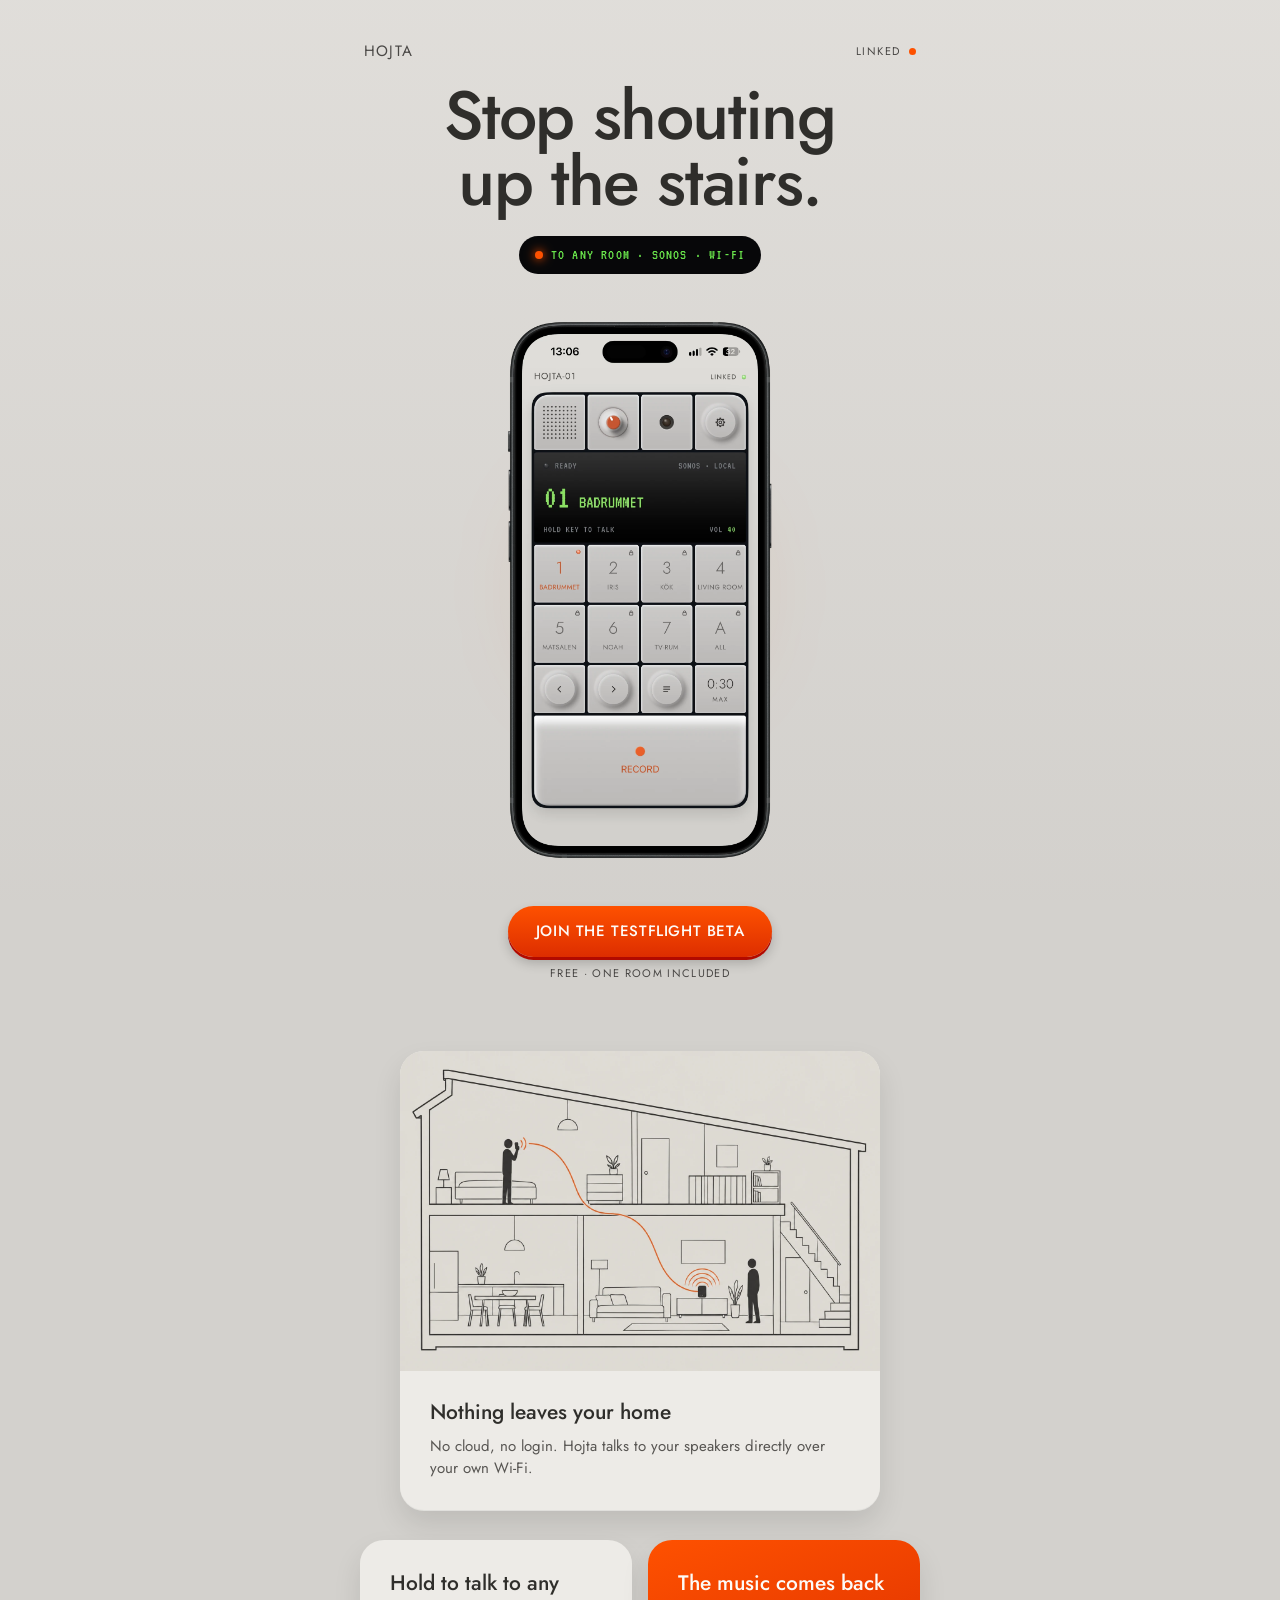
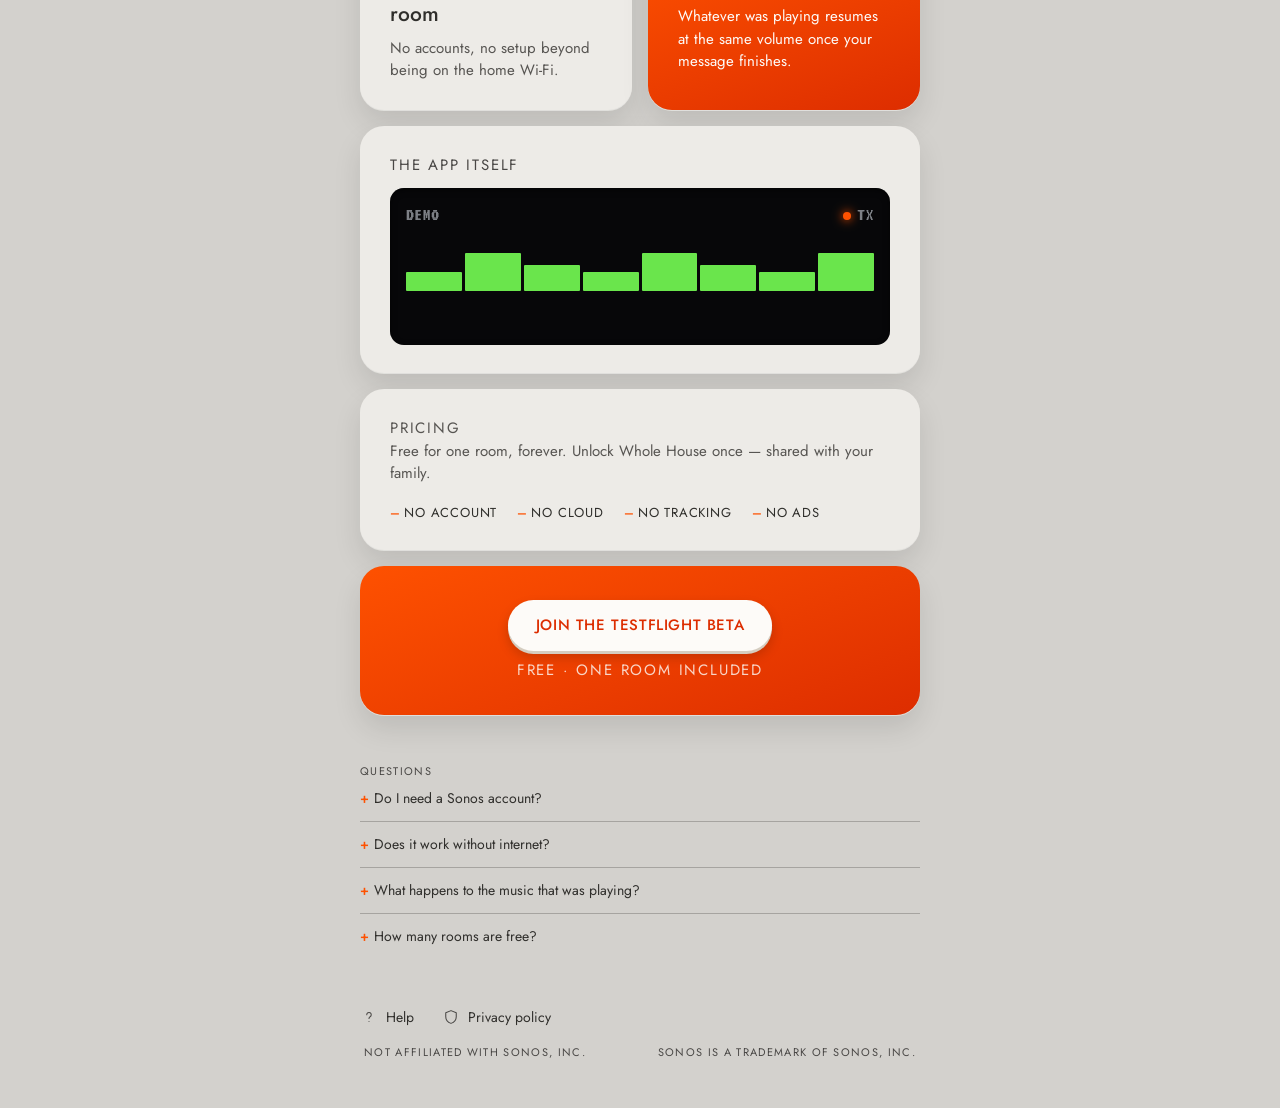
==== commit ef4bc22d: "Use the straight-on phone render, drop the boxed shadow David: the tilted render's drop-shadow was r" ====
--- a/index.html
+++ b/index.html
@@ -22,8 +22,8 @@
   <div class="hero-phone">
     <img
       src="images/hero-phone.webp"
-      width="1320" height="2680"
-      alt="The Hojta app: a room grid with Kitchen selected and highlighted in orange, a display reading &quot;07 KITCHEN, HOLD KEY TO TALK&quot;, and a record key below.">
+      width="1015" height="2000"
+      alt="The Hojta app: a grid of Room keys with one selected in orange, a display showing the chosen room, and a record key below — styled like a piece of audio hardware.">
   </div>
 
   <div class="cta-block">
--- a/style.css
+++ b/style.css
@@ -185,8 +185,6 @@
   display: block;
   height: clamp(380px, 56vw, 560px);
   width: auto;
-  border-radius: clamp(24px, 4vw, 36px);
-  box-shadow: 0 1px 0 oklch(97% 0.004 80), 0 24px 48px oklch(0% 0 0 / 22%);
 }
 
 .hero .cta-block { margin-top: 36px; }
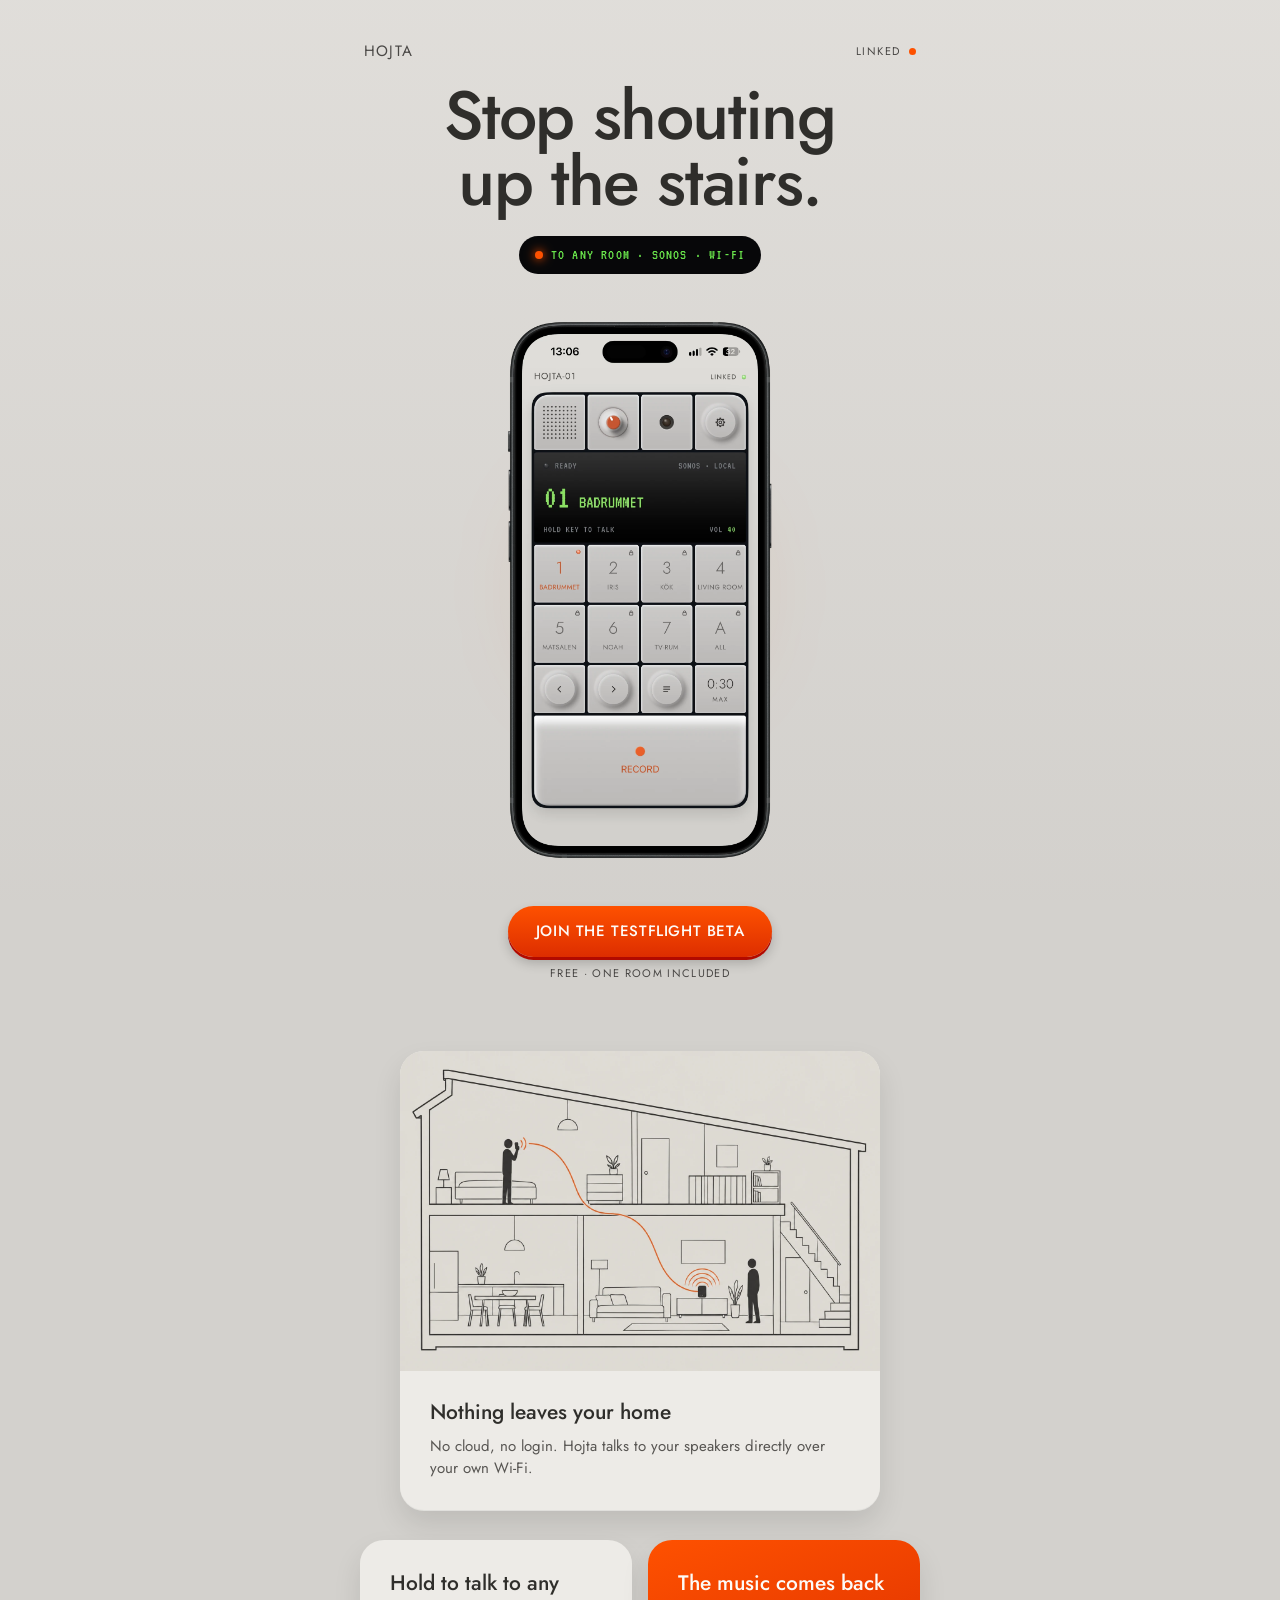
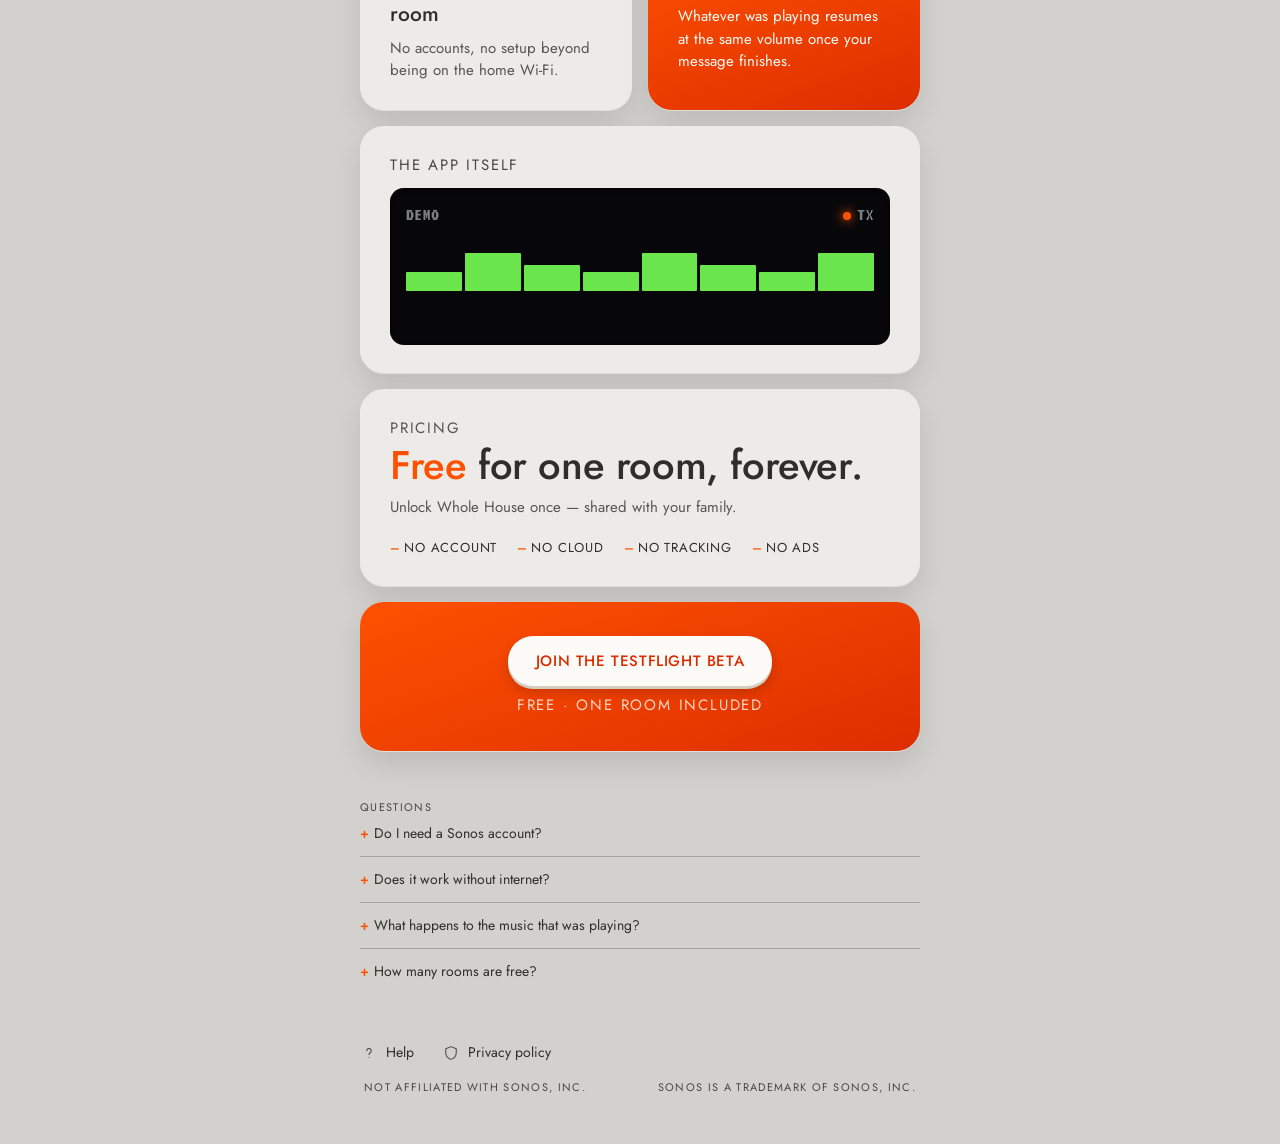
==== commit efe7c3f7: "Make the pricing cell bolder It was the flattest cell in the bento grid — an 18px sentence next to a" ====
--- a/index.html
+++ b/index.html
@@ -79,7 +79,8 @@
 
     <div class="bento-cell bento-cream bento-pricing">
       <p class="label">Pricing</p>
-      <p class="lead">Free for one room, forever. Unlock Whole House once — shared with your family.</p>
+      <p class="price-statement"><span class="accent">Free</span> for one room, forever.</p>
+      <p class="lead">Unlock Whole House once — shared with your family.</p>
       <ul class="trust-list">
         <li>No account</li>
         <li>No cloud</li>
--- a/style.css
+++ b/style.css
@@ -237,7 +237,17 @@
 .bento-demo-cell { background: var(--tile); }
 .bento-demo-cell .label { margin-bottom: 12px; }
 
-.bento-pricing .trust-list { margin-top: 18px; }
+.bento-pricing .price-statement {
+  margin: 4px 0 0;
+  font-size: clamp(1.75rem, 6vw, 2.5rem);
+  font-weight: 500;
+  line-height: 1.05;
+  letter-spacing: -0.01em;
+  color: var(--ink);
+}
+.bento-pricing .price-statement .accent { color: var(--orange); }
+.bento-pricing .lead { margin-top: 10px; }
+.bento-pricing .trust-list { margin-top: 20px; }
 
 .bento-cta-banner {
   background: linear-gradient(160deg, var(--orange), var(--orange-deep));
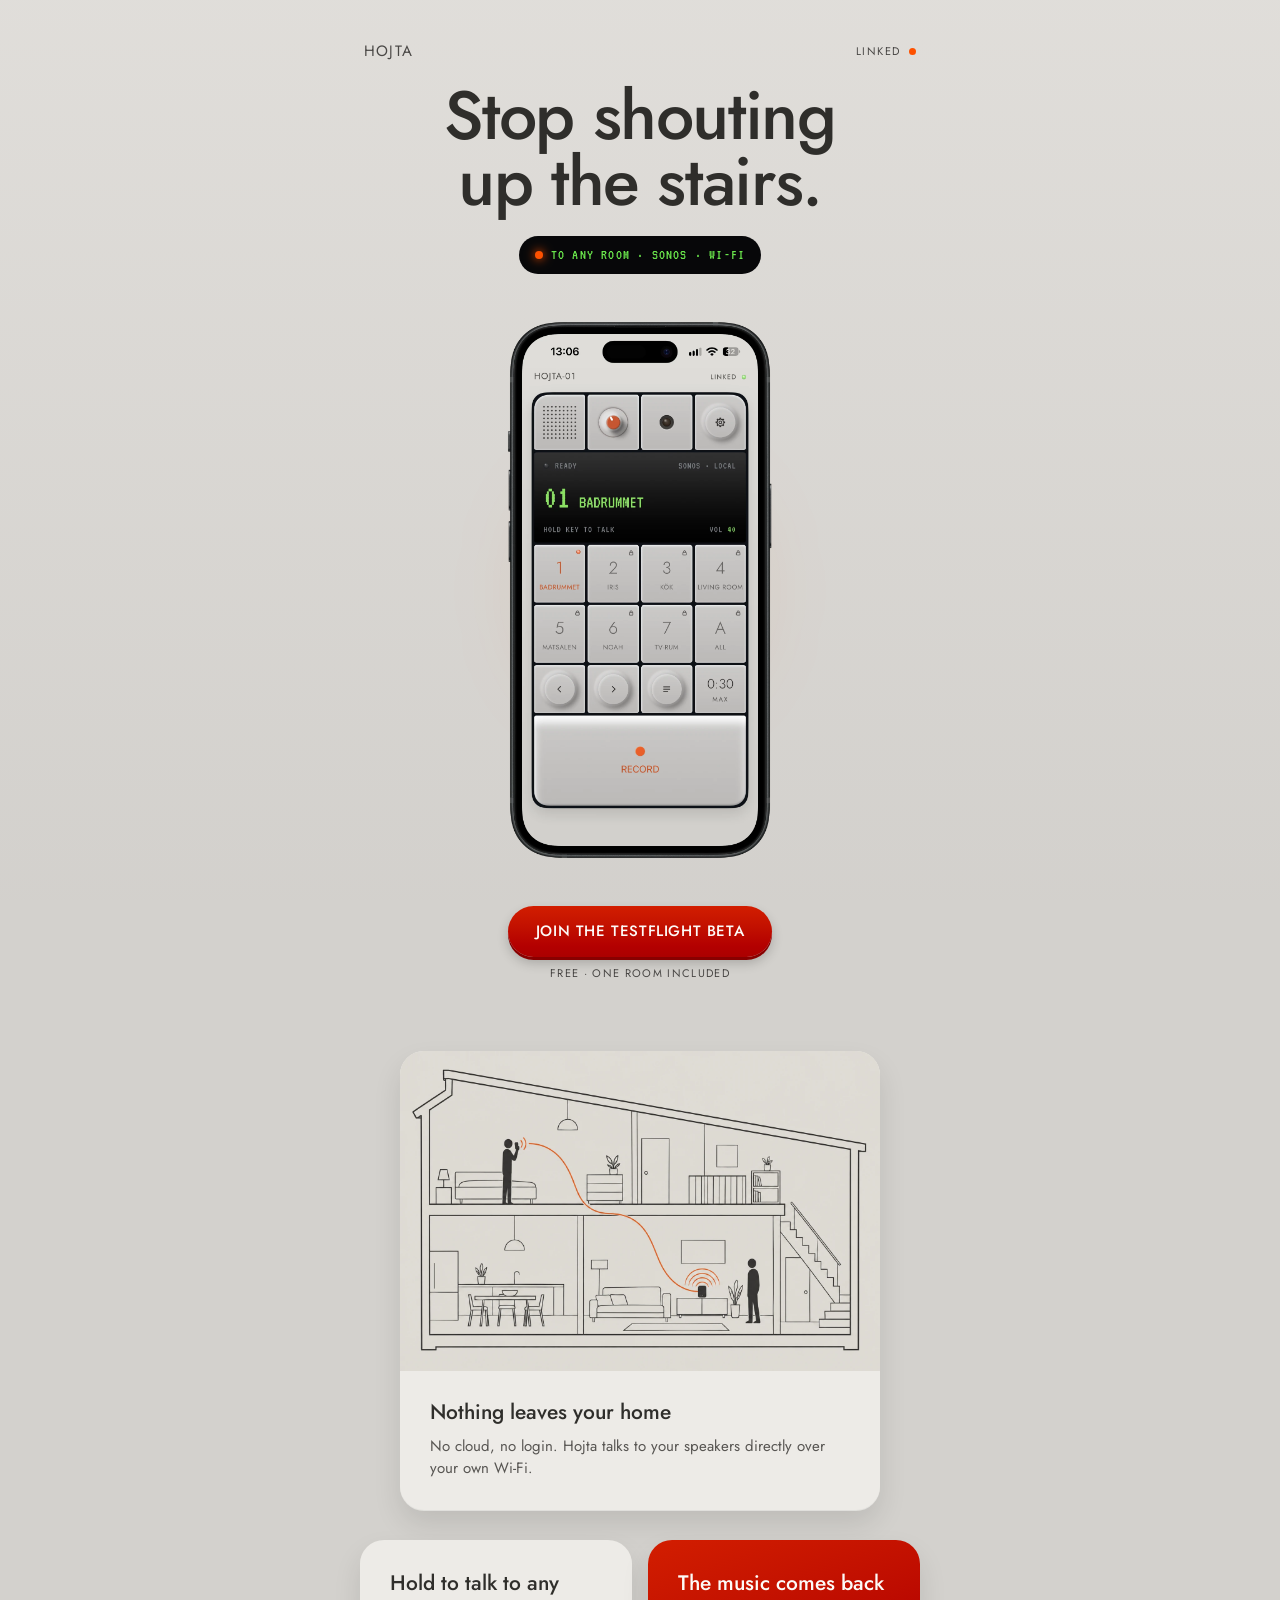
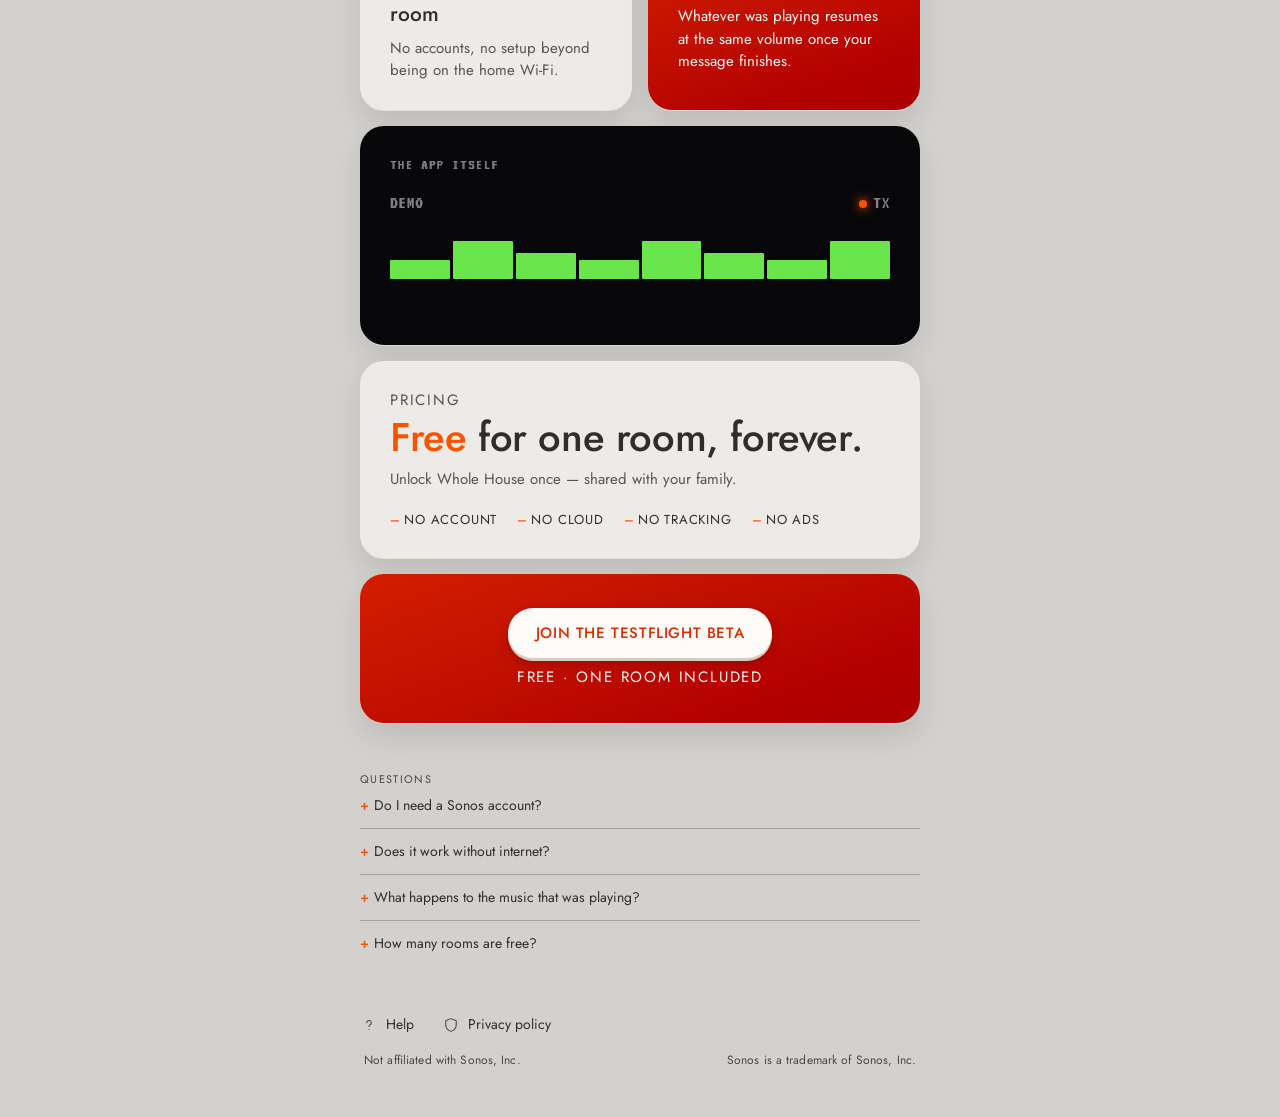
==== commit 5a186dda: "Fix the remaining detector findings - Contrast: white text on the solid-orange cells/CTA was 3.2:1, " ====
--- a/index.html
+++ b/index.html
@@ -55,27 +55,25 @@
       <p>Whatever was playing resumes at the same volume once your message finishes.</p>
     </div>
 
-    <div class="bento-cell bento-demo-cell">
+    <section class="bento-cell demo-cell lcd" aria-label="The app itself">
       <p class="label">The app itself</p>
-      <section class="lcd demo" aria-label="How Hojta works" aria-hidden="true">
-        <div class="row">
-          <span>Demo</span>
-          <span class="demo-tx"><span class="demo-led"></span>TX</span>
+      <div class="row">
+        <span>Demo</span>
+        <span class="demo-tx"><span class="demo-led"></span>TX</span>
+      </div>
+      <div class="demo-stage" aria-hidden="true">
+        <span class="demo-idle">Hold to talk</span>
+        <div class="demo-meter">
+          <span></span><span></span><span></span><span></span>
+          <span></span><span></span><span></span><span></span>
         </div>
-        <div class="demo-stage">
-          <span class="demo-idle">Hold to talk</span>
-          <div class="demo-meter">
-            <span></span><span></span><span></span><span></span>
-            <span></span><span></span><span></span><span></span>
-          </div>
-        </div>
-        <div class="demo-meta">
-          <span class="demo-meta-idle">To any room · Sonos · Wi-Fi</span>
-          <span class="demo-meta-active">Recording · Kitchen</span>
-          <span class="demo-meta-sent">Sent · Kitchen</span>
-        </div>
-      </section>
-    </div>
+      </div>
+      <div class="demo-meta" aria-hidden="true">
+        <span class="demo-meta-idle">To any room · Sonos · Wi-Fi</span>
+        <span class="demo-meta-active">Recording · Kitchen</span>
+        <span class="demo-meta-sent">Sent · Kitchen</span>
+      </div>
+    </section>
 
     <div class="bento-cell bento-cream bento-pricing">
       <p class="label">Pricing</p>
--- a/style.css
+++ b/style.css
@@ -22,6 +22,12 @@
   --lcd-dim: oklch(60% 0.01 260);
   --orange: oklch(67% 0.22 38);
   --orange-deep: oklch(58% 0.22 38);
+  /* Darker steps of the same accent hue, reserved for large fills that carry
+     white text — --orange/--orange-deep read as ~3.2:1 against white, below
+     WCAG AA. These clear 4.5:1+ (verified) while staying visibly the same
+     accent color. */
+  --orange-fill: oklch(55% 0.22 38);
+  --orange-fill-deep: oklch(46% 0.2 38);
   --sans: "Jost", "Helvetica Neue", Arial, sans-serif;
   --mono: "VT323", "Courier New", monospace;
 }
@@ -68,11 +74,9 @@
 .head a { color: inherit; text-decoration: none; }
 .head a:hover { color: var(--ink); }
 .head .status { display: flex; align-items: center; gap: 8px; font-size: 11px; letter-spacing: 0.14em; }
+/* Static — the "Linked" label next to it already states the status;
+   the app's own header dot doesn't blink either. */
 .led { width: 7px; height: 7px; border-radius: 50%; background: var(--orange); }
-@media (prefers-reduced-motion: no-preference) {
-  .led { animation: blink 2.4s cubic-bezier(0.2, 0, 0, 1) infinite; }
-  @keyframes blink { 0%, 100% { opacity: 1; } 50% { opacity: 0.35; } }
-}
 
 /* The chassis: a grid of tiles with 2px seams */
 .panel {
@@ -131,10 +135,6 @@
 .lcd .meta { font-size: 18px; letter-spacing: 0.08em; text-transform: uppercase; color: var(--lcd-text); opacity: 0.8; }
 @media (max-width: 480px) { .lcd h1 { font-size: 36px; } }
 
-/* Standalone display card (outside the help/privacy panel grid): the
-   secondary app demo rounds on its own — the bento cell around it shadows. */
-.demo { border-radius: 14px; }
-
 /* ---- Hero: huge statement, a small hardware chip, the real app in hand ---- */
 .hero {
   width: min(640px, 100%);
@@ -231,11 +231,12 @@
 .bento-cream h2 { color: var(--ink); }
 .bento-cream p { color: var(--ink-muted); }
 
-.bento-orange { background: linear-gradient(160deg, var(--orange), var(--orange-deep)); }
+.bento-orange { background: linear-gradient(160deg, var(--orange-fill), var(--orange-fill-deep)); }
 .bento-orange h2, .bento-orange p { color: oklch(99% 0.005 80); }
 
-.bento-demo-cell { background: var(--tile); }
-.bento-demo-cell .label { margin-bottom: 12px; }
+/* The demo is its own card directly — no cream card wrapping a dark one. */
+.demo-cell { grid-column: span 2; }
+.demo-cell .label { margin: 0; color: var(--lcd-dim); }
 
 .bento-pricing .price-statement {
   margin: 4px 0 0;
@@ -250,7 +251,7 @@
 .bento-pricing .trust-list { margin-top: 20px; }
 
 .bento-cta-banner {
-  background: linear-gradient(160deg, var(--orange), var(--orange-deep));
+  background: linear-gradient(160deg, var(--orange-fill), var(--orange-fill-deep));
   display: flex;
   flex-direction: column;
   align-items: center;
@@ -258,7 +259,7 @@
   gap: 8px;
   padding: 34px 30px;
 }
-.bento-cta-banner .label { color: oklch(99% 0.005 80 / 80%); }
+.bento-cta-banner .label { color: oklch(98% 0.01 80); }
 
 .links { display: flex; flex-wrap: wrap; gap: 12px 28px; }
 .links a { display: inline-flex; align-items: center; gap: 8px; color: var(--ink); text-decoration: none; font-size: 14px; }
@@ -405,14 +406,14 @@
 .cta {
   display: inline-flex; align-items: center; justify-content: center;
   min-width: 220px; padding: 14px 28px; border-radius: 999px;
-  background: linear-gradient(180deg, var(--orange), var(--orange-deep));
+  background: linear-gradient(180deg, var(--orange-fill), var(--orange-fill-deep));
   color: oklch(99% 0.005 80);
   font-size: 15px; font-weight: 500; letter-spacing: 0.04em; text-transform: uppercase;
   text-decoration: none;
-  box-shadow: 0 3px 0 oklch(48% 0.2 38), 0 6px 12px oklch(0% 0 0 / 20%);
+  box-shadow: 0 3px 0 oklch(38% 0.18 38), 0 6px 12px oklch(0% 0 0 / 20%);
   transition: transform 120ms cubic-bezier(0.2, 0, 0, 1), box-shadow 120ms cubic-bezier(0.2, 0, 0, 1);
 }
-.cta:hover, .cta:active { color: oklch(99% 0.005 80); transform: translateY(2px); box-shadow: 0 1px 0 oklch(48% 0.2 38), 0 3px 6px oklch(0% 0 0 / 20%); }
+.cta:hover, .cta:active { color: oklch(99% 0.005 80); transform: translateY(2px); box-shadow: 0 1px 0 oklch(38% 0.18 38), 0 3px 6px oklch(0% 0 0 / 20%); }
 .cta-block .label { margin: 0; }
 
 /* Inverted CTA for use on the orange banner — light pill instead of orange */
@@ -436,9 +437,8 @@
   width: min(560px, 100%);
   margin-top: 16px;
   padding: 0 4px;
-  font-size: 11px;
-  letter-spacing: 0.12em;
-  text-transform: uppercase;
+  font-size: 12px;
+  letter-spacing: 0.01em;
   color: var(--ink-soft);
   display: flex;
   justify-content: space-between;
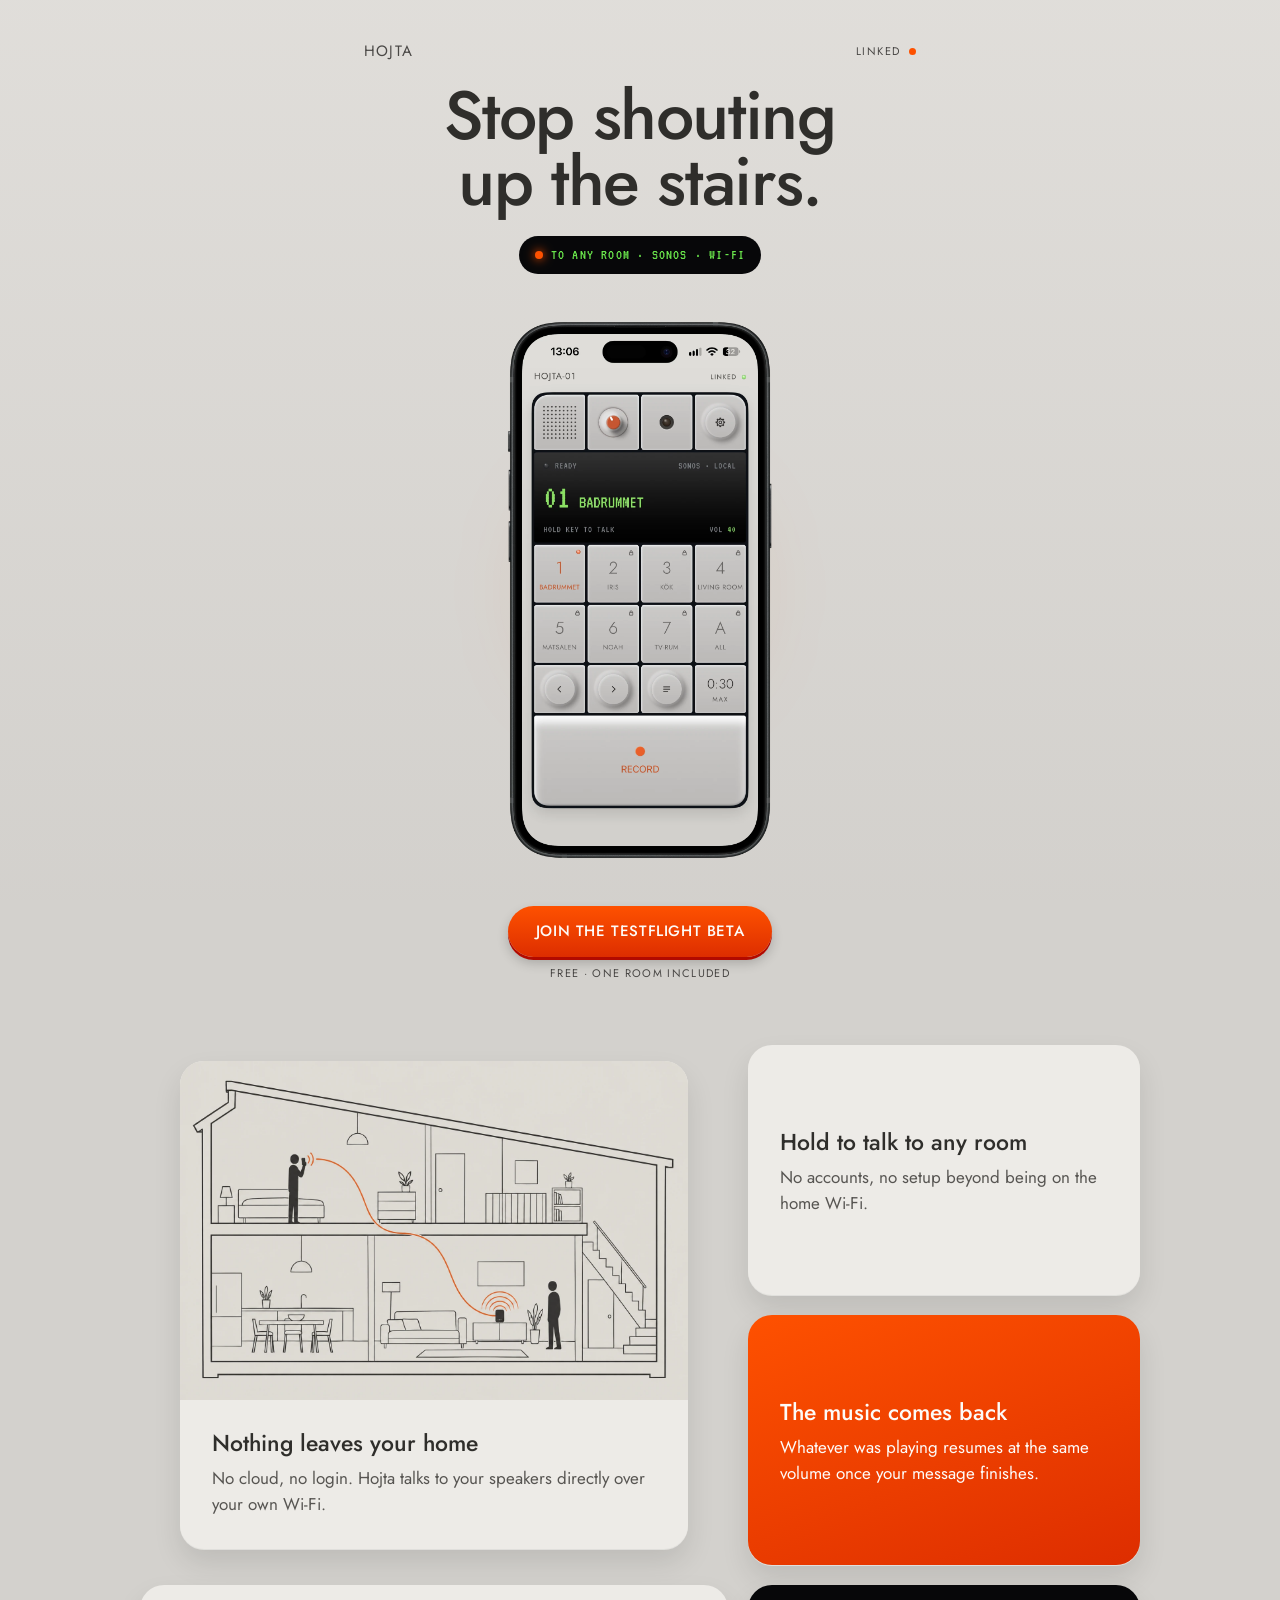
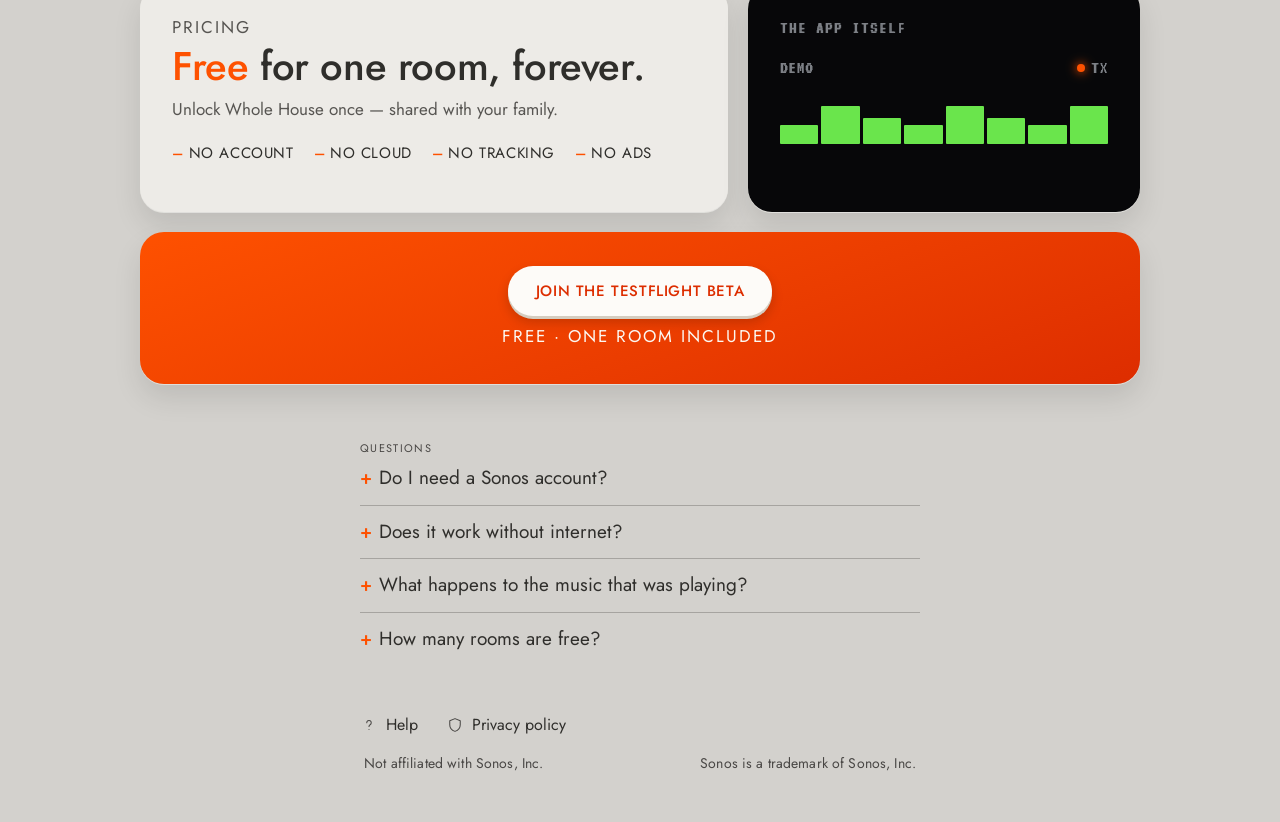
==== commit 78b5f0e7: "Use the page width properly, bump type sizes throughout David: the bento grid wasn't actually using " ====
--- a/index.html
+++ b/index.html
@@ -32,19 +32,19 @@
   </div>
 </section>
 
-<main class="flow">
-  <div class="bento">
-    <figure class="bento-cell bento-illustration">
-      <img
-        src="images/hero-house.webp"
-        width="1536" height="1024"
-        alt="A cutaway of a house: someone speaks into their phone in the bedroom upstairs, and a line traces the message down to a speaker in the living room below, where it plays out loud — never leaving the house.">
-      <figcaption>
-        <h2>Nothing leaves your home</h2>
-        <p>No cloud, no login. Hojta talks to your speakers directly over your own Wi-Fi.</p>
-      </figcaption>
-    </figure>
+<div class="bento">
+  <figure class="bento-cell bento-illustration">
+    <img
+      src="images/hero-house.webp"
+      width="1536" height="1024"
+      alt="A cutaway of a house: someone speaks into their phone in the bedroom upstairs, and a line traces the message down to a speaker in the living room below, where it plays out loud — never leaving the house.">
+    <figcaption>
+      <h2>Nothing leaves your home</h2>
+      <p>No cloud, no login. Hojta talks to your speakers directly over your own Wi-Fi.</p>
+    </figcaption>
+  </figure>
 
+  <div class="bento-stack">
     <div class="bento-cell bento-cream">
       <h2>Hold to talk to any room</h2>
       <p>No accounts, no setup beyond being on the home Wi-Fi.</p>
@@ -54,45 +54,47 @@
       <h2>The music comes back</h2>
       <p>Whatever was playing resumes at the same volume once your message finishes.</p>
     </div>
-
-    <section class="bento-cell demo-cell lcd" aria-label="The app itself">
-      <p class="label">The app itself</p>
-      <div class="row">
-        <span>Demo</span>
-        <span class="demo-tx"><span class="demo-led"></span>TX</span>
-      </div>
-      <div class="demo-stage" aria-hidden="true">
-        <span class="demo-idle">Hold to talk</span>
-        <div class="demo-meter">
-          <span></span><span></span><span></span><span></span>
-          <span></span><span></span><span></span><span></span>
-        </div>
-      </div>
-      <div class="demo-meta" aria-hidden="true">
-        <span class="demo-meta-idle">To any room · Sonos · Wi-Fi</span>
-        <span class="demo-meta-active">Recording · Kitchen</span>
-        <span class="demo-meta-sent">Sent · Kitchen</span>
-      </div>
-    </section>
-
-    <div class="bento-cell bento-cream bento-pricing">
-      <p class="label">Pricing</p>
-      <p class="price-statement"><span class="accent">Free</span> for one room, forever.</p>
-      <p class="lead">Unlock Whole House once — shared with your family.</p>
-      <ul class="trust-list">
-        <li>No account</li>
-        <li>No cloud</li>
-        <li>No tracking</li>
-        <li>No ads</li>
-      </ul>
-    </div>
-
-    <div class="bento-cell bento-cta-banner">
-      <a class="cta cta-invert" href="#" aria-label="Join the Hojta TestFlight beta">Join the TestFlight beta</a>
-      <p class="label">Free · One room included</p>
-    </div>
   </div>
 
+  <div class="bento-cell bento-cream bento-pricing">
+    <p class="label">Pricing</p>
+    <p class="price-statement"><span class="accent">Free</span> for one room, forever.</p>
+    <p class="lead">Unlock Whole House once — shared with your family.</p>
+    <ul class="trust-list">
+      <li>No account</li>
+      <li>No cloud</li>
+      <li>No tracking</li>
+      <li>No ads</li>
+    </ul>
+  </div>
+
+  <section class="bento-cell demo-cell lcd" aria-label="The app itself">
+    <p class="label">The app itself</p>
+    <div class="row">
+      <span>Demo</span>
+      <span class="demo-tx"><span class="demo-led"></span>TX</span>
+    </div>
+    <div class="demo-stage" aria-hidden="true">
+      <span class="demo-idle">Hold to talk</span>
+      <div class="demo-meter">
+        <span></span><span></span><span></span><span></span>
+        <span></span><span></span><span></span><span></span>
+      </div>
+    </div>
+    <div class="demo-meta" aria-hidden="true">
+      <span class="demo-meta-idle">To any room · Sonos · Wi-Fi</span>
+      <span class="demo-meta-active">Recording · Kitchen</span>
+      <span class="demo-meta-sent">Sent · Kitchen</span>
+    </div>
+  </section>
+
+  <div class="bento-cell bento-cta-banner">
+    <a class="cta cta-invert" href="#" aria-label="Join the Hojta TestFlight beta">Join the TestFlight beta</a>
+    <p class="label">Free · One room included</p>
+  </div>
+</div>
+
+<main class="flow">
   <div class="faq">
     <p class="label">Questions</p>
     <details>
--- a/style.css
+++ b/style.css
@@ -22,12 +22,6 @@
   --lcd-dim: oklch(60% 0.01 260);
   --orange: oklch(67% 0.22 38);
   --orange-deep: oklch(58% 0.22 38);
-  /* Darker steps of the same accent hue, reserved for large fills that carry
-     white text — --orange/--orange-deep read as ~3.2:1 against white, below
-     WCAG AA. These clear 4.5:1+ (verified) while staying visibly the same
-     accent color. */
-  --orange-fill: oklch(55% 0.22 38);
-  --orange-fill-deep: oklch(46% 0.2 38);
   --sans: "Jost", "Helvetica Neue", Arial, sans-serif;
   --mono: "VT323", "Courier New", monospace;
 }
@@ -43,7 +37,7 @@
   background: linear-gradient(180deg, var(--chassis-top), var(--chassis-bottom)) fixed;
   color: var(--ink);
   font-family: var(--sans);
-  font-size: 14px;
+  font-size: 16px;
   line-height: 1.5;
   font-weight: 400;
   -webkit-font-smoothing: antialiased;
@@ -199,43 +193,54 @@
 }
 .flow > * + * { margin-top: 48px; }
 
-/* ---- Bento grid: mixed cell sizes, color-blocked in the brand's own
-   restrained palette (cream / orange / LCD black) — bold through contrast
-   and scale, not through new hues. ---- */
+/* ---- Bento grid: a real two-column layout, not a narrow stack. Lives at
+   the page's own width (outside .flow's 560px reading column) so the
+   illustration can sit beside the two promise cells, and pricing beside
+   the demo, instead of everything running the full width in a single file.
+   Color-blocked in the brand's own restrained palette (cream / orange /
+   LCD black) — bold through contrast and scale, not through new hues. ---- */
 .bento {
-  width: min(720px, 100%);
-  margin: 0 auto;
+  width: min(1000px, 94vw);
+  margin: 64px auto 0;
   display: grid;
-  grid-template-columns: 1fr 1fr;
-  gap: 16px;
+  grid-template-columns: 3fr 2fr;
+  gap: 20px;
 }
 .bento-cell {
-  grid-column: span 2;
   border-radius: 24px;
-  padding: 28px 30px;
+  padding: 30px 32px;
   box-shadow: 0 1px 0 oklch(97% 0.004 80 / 60%), 0 14px 28px oklch(0% 0 0 / 10%);
 }
-.bento-cell h2 { margin: 0 0 6px; font-size: 21px; font-weight: 500; letter-spacing: 0; text-transform: none; }
-.bento-cell p { margin: 0; font-size: 15px; }
-@media (min-width: 640px) {
-  .bento-cream:not(.bento-pricing), .bento-orange { grid-column: span 1; }
-}
-
-.bento-illustration { grid-column: span 2; padding: 0; overflow: hidden; background: var(--tile); }
+.bento-cell h2 { margin: 0 0 6px; font-size: 23px; font-weight: 500; letter-spacing: 0; text-transform: none; }
+.bento-cell p { margin: 0; font-size: 17px; }
+.bento-cta-banner { grid-column: 1 / -1; }
+
+@media (max-width: 720px) {
+  .bento { grid-template-columns: 1fr; }
+  .bento-stack { flex-direction: column; }
+}
+
+.bento-illustration { padding: 0; overflow: hidden; background: var(--tile); }
 .bento-illustration img { display: block; width: 100%; height: auto; }
-.bento-illustration figcaption { padding: 26px 30px 30px; }
+.bento-illustration figcaption { padding: 26px 32px 32px; }
 .bento-illustration h2 { color: var(--ink); }
 .bento-illustration p { color: var(--ink-muted); }
+
+/* Two small cells stacked beside the illustration, stretched to match its
+   height (align-items: stretch, the grid default) and spread apart rather
+   than left stranded at the top when they're shorter than the photo. */
+.bento-stack { display: flex; flex-direction: column; gap: 20px; }
+.bento-stack .bento-cell { flex: 1; display: flex; flex-direction: column; justify-content: center; }
 
 .bento-cream { background: var(--tile); }
 .bento-cream h2 { color: var(--ink); }
 .bento-cream p { color: var(--ink-muted); }
 
-.bento-orange { background: linear-gradient(160deg, var(--orange-fill), var(--orange-fill-deep)); }
+.bento-orange { background: linear-gradient(160deg, var(--orange), var(--orange-deep)); }
 .bento-orange h2, .bento-orange p { color: oklch(99% 0.005 80); }
 
 /* The demo is its own card directly — no cream card wrapping a dark one. */
-.demo-cell { grid-column: span 2; }
+.demo-cell { display: flex; flex-direction: column; justify-content: center; }
 .demo-cell .label { margin: 0; color: var(--lcd-dim); }
 
 .bento-pricing .price-statement {
@@ -251,7 +256,7 @@
 .bento-pricing .trust-list { margin-top: 20px; }
 
 .bento-cta-banner {
-  background: linear-gradient(160deg, var(--orange-fill), var(--orange-fill-deep));
+  background: linear-gradient(160deg, var(--orange), var(--orange-deep));
   display: flex;
   flex-direction: column;
   align-items: center;
@@ -262,7 +267,7 @@
 .bento-cta-banner .label { color: oklch(98% 0.01 80); }
 
 .links { display: flex; flex-wrap: wrap; gap: 12px 28px; }
-.links a { display: inline-flex; align-items: center; gap: 8px; color: var(--ink); text-decoration: none; font-size: 14px; }
+.links a { display: inline-flex; align-items: center; gap: 8px; color: var(--ink); text-decoration: none; font-size: 16px; }
 .links a:hover { color: var(--orange); }
 .links svg { width: 18px; height: 18px; fill: none; stroke: var(--ink-soft); stroke-width: 1.4; stroke-linecap: round; stroke-linejoin: round; }
 .links a:hover svg { stroke: var(--orange); }
@@ -388,8 +393,8 @@
   list-style: none;
 }
 .trust-list li {
-  font-size: 13px;
-  letter-spacing: 0.06em;
+  font-size: 15px;
+  letter-spacing: 0.04em;
   text-transform: uppercase;
   color: var(--ink);
 }
@@ -406,14 +411,14 @@
 .cta {
   display: inline-flex; align-items: center; justify-content: center;
   min-width: 220px; padding: 14px 28px; border-radius: 999px;
-  background: linear-gradient(180deg, var(--orange-fill), var(--orange-fill-deep));
+  background: linear-gradient(180deg, var(--orange), var(--orange-deep));
   color: oklch(99% 0.005 80);
   font-size: 15px; font-weight: 500; letter-spacing: 0.04em; text-transform: uppercase;
   text-decoration: none;
-  box-shadow: 0 3px 0 oklch(38% 0.18 38), 0 6px 12px oklch(0% 0 0 / 20%);
+  box-shadow: 0 3px 0 oklch(48% 0.2 38), 0 6px 12px oklch(0% 0 0 / 20%);
   transition: transform 120ms cubic-bezier(0.2, 0, 0, 1), box-shadow 120ms cubic-bezier(0.2, 0, 0, 1);
 }
-.cta:hover, .cta:active { color: oklch(99% 0.005 80); transform: translateY(2px); box-shadow: 0 1px 0 oklch(38% 0.18 38), 0 3px 6px oklch(0% 0 0 / 20%); }
+.cta:hover, .cta:active { color: oklch(99% 0.005 80); transform: translateY(2px); box-shadow: 0 1px 0 oklch(48% 0.2 38), 0 3px 6px oklch(0% 0 0 / 20%); }
 .cta-block .label { margin: 0; }
 
 /* Inverted CTA for use on the orange banner — light pill instead of orange */
@@ -427,17 +432,17 @@
 /* FAQ — native <details>, no script needed */
 details { border-top: 1px solid var(--seam); padding: 12px 0; }
 details:first-of-type { border-top: none; padding-top: 0; }
-summary { cursor: pointer; font-size: 14px; color: var(--ink); list-style: none; }
+summary { cursor: pointer; font-size: 19px; color: var(--ink); list-style: none; }
 summary::-webkit-details-marker { display: none; }
 summary::before { content: "+"; display: inline-block; width: 1em; color: var(--orange); font-weight: 500; }
 details[open] summary::before { content: "−"; }
-details p { margin-top: 8px; }
+details p { margin-top: 8px; font-size: 16px; }
 
 .foot {
   width: min(560px, 100%);
   margin-top: 16px;
   padding: 0 4px;
-  font-size: 12px;
+  font-size: 14px;
   letter-spacing: 0.01em;
   color: var(--ink-soft);
   display: flex;
